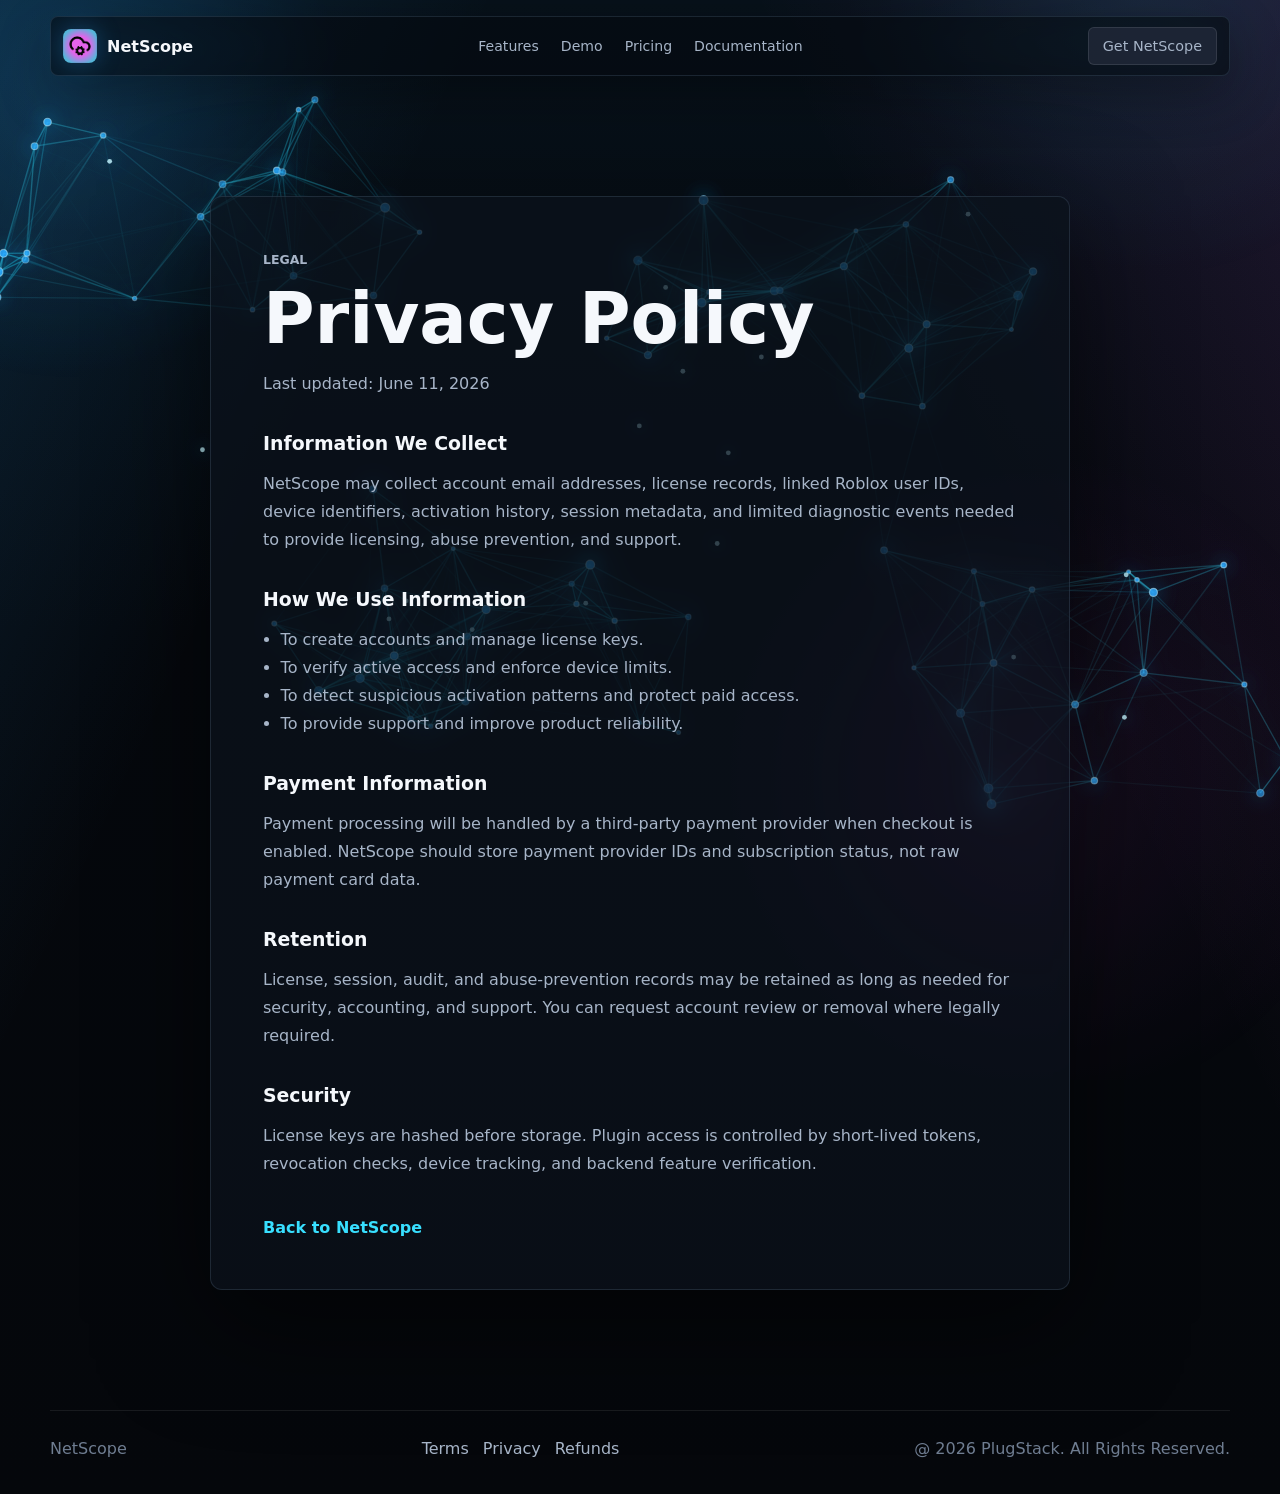
==== privacy.html @ 4ed4b450 "Publish NetScope showcase site" ====
<!doctype html>
<html lang="en">
  <head>
    <meta charset="utf-8" />
    <meta name="viewport" content="width=device-width, initial-scale=1" />
    <title>NetScope Privacy Policy</title>
    <meta name="description" content="Privacy policy for NetScope." />
    <link rel="icon" type="image/png" href="assets/netscope-logo.png" />
    <link rel="stylesheet" href="styles.css?v=1.3.1" />
  </head>
  <body class="policy-page">
    <canvas class="network-field" data-network-field aria-hidden="true"></canvas>
    <header class="site-header" id="top">
      <a class="brand" href="index.html" aria-label="NetScope home">
        <img class="brand-logo" src="assets/netscope-logo.png" alt="" />
        <span>NetScope</span>
      </a>
      <nav class="nav" aria-label="Primary navigation">
        <a href="index.html#features">Features</a>
        <a href="index.html#demo">Demo</a>
        <a href="index.html#pricing">Pricing</a>
        <a href="index.html#deploy">Documentation</a>
      </nav>
      <a class="nav-cta" href="index.html#pricing">Get NetScope</a>
    </header>

    <main class="policy-shell">
      <p class="eyebrow">Legal</p>
      <h1>Privacy Policy</h1>
      <p>Last updated: June 11, 2026</p>

      <h2>Information We Collect</h2>
      <p>
        NetScope may collect account email addresses, license records, linked Roblox user IDs, device identifiers,
        activation history, session metadata, and limited diagnostic events needed to provide licensing, abuse
        prevention, and support.
      </p>

      <h2>How We Use Information</h2>
      <ul>
        <li>To create accounts and manage license keys.</li>
        <li>To verify active access and enforce device limits.</li>
        <li>To detect suspicious activation patterns and protect paid access.</li>
        <li>To provide support and improve product reliability.</li>
      </ul>

      <h2>Payment Information</h2>
      <p>
        Payment processing will be handled by a third-party payment provider when checkout is enabled. NetScope should
        store payment provider IDs and subscription status, not raw payment card data.
      </p>

      <h2>Retention</h2>
      <p>
        License, session, audit, and abuse-prevention records may be retained as long as needed for security,
        accounting, and support. You can request account review or removal where legally required.
      </p>

      <h2>Security</h2>
      <p>
        License keys are hashed before storage. Plugin access is controlled by short-lived tokens, revocation checks,
        device tracking, and backend feature verification.
      </p>

      <a class="policy-back" href="index.html">Back to NetScope</a>
    </main>

    <footer class="footer">
      <span>NetScope</span>
      <nav class="footer-links" aria-label="Legal links">
        <a href="terms.html">Terms</a>
        <a href="privacy.html">Privacy</a>
        <a href="refund.html">Refunds</a>
      </nav>
      <span>@ 2026 PlugStack. All Rights Reserved.</span>
    </footer>

    <script src="script.js?v=1.3.0"></script>
  </body>
</html>
---- styles.css ----
:root {
  --bg: #05080d;
  --bg-2: #090e16;
  --panel: rgba(16, 23, 34, 0.72);
  --panel-strong: rgba(22, 31, 46, 0.92);
  --line: rgba(120, 153, 190, 0.18);
  --text: #f5f8fc;
  --muted: #a7b5c8;
  --faint: #6f7d91;
  --accent: #2ca9ff;
  --cyan: #38dfff;
  --blue: #236dff;
  --pink: #e45af2;
  --green: #66e07c;
  --warning: #ffbe4f;
  --danger: #ff4d4a;
  --shadow: 0 34px 110px rgba(0, 0, 0, 0.54);
}

* {
  box-sizing: border-box;
}

html {
  scroll-behavior: smooth;
}

body {
  position: relative;
  isolation: isolate;
  margin: 0;
  min-width: 320px;
  overflow-x: hidden;
  background:
    linear-gradient(115deg, rgba(44, 169, 255, 0.14), transparent 28rem),
    linear-gradient(245deg, rgba(228, 90, 242, 0.10), transparent 30rem),
    linear-gradient(180deg, #07111a 0%, var(--bg) 42%, #05070b 100%);
  color: var(--text);
  font-family: Inter, ui-sans-serif, system-ui, -apple-system, BlinkMacSystemFont, "Segoe UI", sans-serif;
}

body::before {
  position: fixed;
  inset: -20%;
  z-index: 0;
  pointer-events: none;
  content: "";
  background:
    radial-gradient(circle at 18% 22%, rgba(44, 169, 255, 0.20), transparent 18rem),
    radial-gradient(circle at 78% 12%, rgba(56, 223, 255, 0.12), transparent 20rem),
    radial-gradient(circle at 72% 76%, rgba(228, 90, 242, 0.10), transparent 22rem);
  opacity: 0.78;
  transform: translate3d(0, 0, 0);
  animation: ambientDrift 18s ease-in-out infinite alternate;
}

.network-field {
  position: fixed;
  inset: 0;
  z-index: 0;
  width: 100%;
  height: 100%;
  opacity: 1;
  mix-blend-mode: screen;
  pointer-events: none;
  filter: drop-shadow(0 0 10px rgba(56, 223, 255, 0.22));
}

img {
  display: block;
  max-width: 100%;
}

a {
  color: inherit;
  text-decoration: none;
}

button {
  font: inherit;
}

.site-header {
  position: sticky;
  top: 0;
  z-index: 20;
  display: flex;
  align-items: center;
  justify-content: space-between;
  gap: clamp(0.7rem, 1.8vw, 1.25rem);
  width: min(1180px, calc(100% - 32px));
  margin: 16px auto 0;
  padding: 10px 12px;
  border: 1px solid var(--line);
  border-radius: 8px;
  background: rgba(6, 10, 16, 0.64);
  box-shadow: 0 18px 52px rgba(0, 0, 0, 0.32);
  backdrop-filter: blur(20px);
}

.site-header,
main,
.footer {
  position: relative;
  z-index: 1;
}

.brand,
.nav {
  display: flex;
  align-items: center;
}

.brand {
  flex: 0 0 auto;
  gap: 10px;
  font-weight: 900;
  white-space: nowrap;
}

.brand-logo {
  width: 34px;
  height: 34px;
  border-radius: 8px;
  box-shadow: 0 0 24px rgba(44, 169, 255, 0.28);
}

.nav {
  flex: 0 1 auto;
  justify-content: center;
  min-width: 0;
  gap: clamp(12px, 2vw, 22px);
  color: var(--muted);
  font-size: 0.88rem;
}

.nav a,
.nav-cta {
  white-space: nowrap;
}

.nav a,
.nav-cta,
.button,
.billing-toggle button,
.mini-button {
  transition: border-color 180ms ease, color 180ms ease, background 180ms ease, transform 180ms ease, box-shadow 180ms ease;
}

.nav a:hover,
.nav-cta:hover {
  color: var(--text);
}

.nav-cta,
.button,
.billing-toggle button,
.mini-button {
  border: 1px solid rgba(255, 255, 255, 0.10);
  border-radius: 6px;
  background: rgba(32, 40, 56, 0.86);
  color: var(--text);
}

.nav-cta {
  flex: 0 0 auto;
  padding: 10px 14px;
  color: var(--muted);
  font-size: 0.9rem;
}

.section-shell {
  width: min(1180px, calc(100% - 32px));
  margin: 0 auto;
}

.hero.section-shell {
  width: min(1440px, calc(100% - 48px));
}

.hero {
  display: grid;
  grid-template-columns: minmax(520px, 0.9fr) minmax(640px, 1.1fr);
  gap: clamp(34px, 4vw, 72px);
  align-items: center;
  min-height: calc(100vh - 80px);
  padding: 62px 0 82px;
}

.hero-copy {
  min-width: 0;
  max-width: 620px;
}

.eyebrow {
  margin: 0 0 14px;
  color: var(--cyan);
  font-size: 0.78rem;
  font-weight: 900;
  letter-spacing: 0;
  text-transform: uppercase;
}

.hero-copy h1,
.section-heading h2,
.story-card h2,
.deploy h2 {
  margin: 0;
  font-size: clamp(2.4rem, 5vw, 5rem);
  line-height: 0.94;
  letter-spacing: 0;
  overflow-wrap: break-word;
}

.story-card h2,
.deploy h2,
.section-heading h2 {
  font-size: clamp(2rem, 4vw, 3.8rem);
}

.hero-text,
.story-copy p,
.price-top p,
.deploy-steps p {
  color: var(--muted);
  line-height: 1.7;
  overflow-wrap: break-word;
}

.hero-text {
  max-width: 620px;
  margin: 24px 0 0;
  font-size: clamp(1rem, 2vw, 1.18rem);
}

.hero-actions {
  display: flex;
  flex-wrap: wrap;
  gap: 12px;
  margin-top: 34px;
}

.button {
  display: inline-flex;
  align-items: center;
  justify-content: center;
  min-height: 48px;
  padding: 0 18px;
  font-weight: 900;
}

.button.primary {
  border-color: rgba(56, 223, 255, 0.48);
  background: linear-gradient(135deg, var(--accent), #1d7bc7);
  box-shadow: 0 20px 48px rgba(44, 169, 255, 0.24);
}

.button.secondary {
  color: var(--muted);
}

.button:hover,
.billing-toggle button:hover,
.mini-button:hover {
  transform: translateY(-1px);
  border-color: rgba(56, 223, 255, 0.36);
  box-shadow: 0 16px 34px rgba(44, 169, 255, 0.14);
}

.command-deck {
  position: relative;
  min-width: 0;
  overflow: hidden;
  border: 1px solid rgba(56, 223, 255, 0.18);
  border-radius: 8px;
  background:
    linear-gradient(135deg, rgba(44, 169, 255, 0.12), transparent 42%),
    linear-gradient(180deg, rgba(20, 29, 43, 0.92), rgba(9, 14, 22, 0.92));
  box-shadow: var(--shadow);
}

.command-deck::after {
  position: absolute;
  inset: 0;
  pointer-events: none;
  content: "";
  background: linear-gradient(115deg, transparent 0 38%, rgba(255, 255, 255, 0.06) 44%, transparent 52% 100%);
  transform: translateX(-70%);
  animation: glassSweep 8s ease-in-out infinite;
}

.deck-top {
  display: flex;
  align-items: center;
  gap: 8px;
  min-height: 38px;
  padding: 0 14px;
  border-bottom: 1px solid rgba(255, 255, 255, 0.08);
  color: var(--muted);
  font-size: 0.76rem;
}

.window-dots {
  display: flex;
  gap: 7px;
}

.window-dots span,
.window-dots span {
  width: 8px;
  height: 8px;
  border-radius: 50%;
  background: var(--danger);
}

.window-dots span:nth-child(2),
.window-dots span:nth-child(2) {
  background: var(--warning);
}

.window-dots span:nth-child(3),
.window-dots span:nth-child(3) {
  background: var(--green);
}

.deck-top strong {
  margin-left: auto;
  color: var(--text);
}

.rec-light {
  color: #ff6c6c;
  font-weight: 900;
}

.demo-layout {
  display: grid;
  grid-template-columns: minmax(220px, 0.34fr) minmax(318px, 1fr) minmax(270px, 0.42fr);
  min-height: 500px;
}

.activity-feed,
.inspect-panel {
  padding: 16px;
  background: rgba(7, 11, 18, 0.64);
}

.activity-feed {
  border-right: 1px solid rgba(255, 255, 255, 0.08);
}

.inspect-panel {
  min-width: 0;
  border-left: 1px solid rgba(255, 255, 255, 0.08);
}

.activity-feed span,
.inspect-panel span,
.replay-strip span {
  color: var(--cyan);
  font-size: 0.76rem;
  font-weight: 900;
  text-transform: uppercase;
}

.activity-feed p {
  margin: 16px 0 0;
  color: var(--muted);
  font-size: 0.80rem;
  line-height: 1.45;
  white-space: nowrap;
}

.activity-feed .warning-line {
  color: #ffd784;
}

.demo-graph {
  position: relative;
  min-height: 500px;
  overflow: hidden;
  background:
    linear-gradient(rgba(255, 255, 255, 0.025) 1px, transparent 1px),
    linear-gradient(90deg, rgba(255, 255, 255, 0.025) 1px, transparent 1px),
    radial-gradient(circle at 48% 45%, rgba(44, 169, 255, 0.18), transparent 20rem);
  background-size: 28px 28px, 28px 28px, auto;
}

.demo-lines {
  position: absolute;
  inset: 0;
  width: 100%;
  height: 100%;
}

.line {
  fill: none;
  stroke-width: 3;
  stroke-linecap: round;
  stroke-dasharray: 12 18;
  animation: pulseRoute 2.8s linear infinite;
  opacity: 0.88;
}

.line-blue {
  stroke: var(--accent);
}

.line-cyan {
  stroke: var(--cyan);
  animation-delay: -0.6s;
}

.line-red {
  stroke: #ff6a5f;
  animation-delay: -1s;
}

.line-green {
  stroke: var(--green);
  animation-delay: -1.4s;
}

.graph-node {
  position: absolute;
  display: grid;
  gap: 4px;
  width: max-content;
  min-width: 132px;
  max-width: min(210px, calc(100% - 24px));
  min-height: 58px;
  padding: 10px 12px;
  border: 1px solid rgba(255, 255, 255, 0.10);
  border-radius: 8px;
  background: rgba(21, 30, 45, 0.90);
  box-shadow: 0 16px 40px rgba(0, 0, 0, 0.30);
  color: var(--text);
  cursor: grab;
  font-weight: 900;
  text-align: left;
  white-space: nowrap;
}

.graph-node small {
  color: var(--muted);
  font-size: 0.72rem;
  font-weight: 800;
}

.graph-node.active,
.graph-node:hover {
  border-color: rgba(56, 223, 255, 0.52);
  box-shadow:
    0 0 28px rgba(44, 169, 255, 0.36),
    0 18px 48px rgba(0, 0, 0, 0.35);
}

.node-player {
  top: 42%;
  left: 8%;
  border-radius: 999px;
}

.node-remote {
  top: 22%;
  left: 42%;
}

.node-service {
  top: 45%;
  right: 7%;
}

.node-security {
  right: 6%;
  bottom: 22%;
  border-color: rgba(255, 106, 95, 0.42);
}

.node-data {
  left: 34%;
  bottom: 8%;
}

.node-tooltip {
  position: absolute;
  top: 22px;
  left: 22px;
  width: min(230px, calc(100% - 44px));
  padding: 14px;
  border: 1px solid rgba(56, 223, 255, 0.22);
  border-radius: 8px;
  background: rgba(8, 13, 20, 0.82);
  box-shadow: 0 18px 48px rgba(0, 0, 0, 0.38);
  backdrop-filter: blur(14px);
}

.node-tooltip span {
  color: var(--cyan);
  font-size: 0.72rem;
  font-weight: 900;
  text-transform: uppercase;
}

.node-tooltip strong,
.inspect-panel h2 {
  display: block;
  margin: 6px 0 10px;
}

.node-tooltip p,
.inspect-panel dd {
  margin: 0 0 6px;
  color: var(--muted);
  font-size: 0.82rem;
  overflow-wrap: normal;
  white-space: nowrap;
}

.inspect-panel h2 {
  font-size: 1.1rem;
}

.inspect-panel dl {
  display: grid;
  gap: 12px;
  margin: 18px 0;
}

.inspect-panel dt {
  color: var(--faint);
  font-size: 0.72rem;
  font-weight: 900;
  text-transform: uppercase;
}

.mini-button {
  width: 100%;
  min-height: 42px;
  margin-top: 10px;
  padding: 0 18px;
  cursor: pointer;
  font-size: 0.84rem;
  font-weight: 900;
  white-space: nowrap;
}

.mini-button.ghost {
  color: var(--muted);
}

.replay-strip {
  display: grid;
  grid-template-columns: 130px 1fr;
  gap: 12px;
  align-items: center;
  padding: 14px 18px 18px;
  border-top: 1px solid rgba(255, 255, 255, 0.08);
}

.timeline-track {
  position: relative;
  height: 9px;
  overflow: hidden;
  border-radius: 999px;
  background: rgba(255, 255, 255, 0.10);
}

.timeline-track i {
  position: absolute;
  top: 0;
  bottom: 0;
  left: 0;
  width: 34%;
  border-radius: inherit;
  background: linear-gradient(90deg, var(--cyan), var(--blue));
  box-shadow: 0 0 18px rgba(44, 169, 255, 0.40);
  animation: replaySweep 4s ease-in-out infinite;
}

.story {
  display: grid;
  gap: 18px;
  padding: 18px 0 118px;
}

.js-enabled .story-card,
.js-enabled .price-card,
.js-enabled .deploy-steps article {
  opacity: 0;
  transform: translateY(22px);
  transition: opacity 520ms ease, transform 520ms ease;
}

.js-enabled .story-card.revealed,
.js-enabled .price-card.revealed,
.js-enabled .deploy-steps article.revealed {
  opacity: 1;
  transform: translateY(0);
}

.story-card {
  position: relative;
  display: grid;
  grid-template-columns: minmax(0, 0.85fr) minmax(320px, 1.15fr);
  gap: 32px;
  align-items: center;
  min-height: 430px;
  overflow: hidden;
  padding: 34px;
  border: 1px solid var(--line);
  border-radius: 8px;
  background:
    linear-gradient(135deg, rgba(44, 169, 255, 0.10), transparent 44%),
    rgba(12, 18, 28, 0.78);
  box-shadow: 0 24px 70px rgba(0, 0, 0, 0.32);
  backdrop-filter: blur(12px);
}

.story-card::before {
  position: absolute;
  inset: 0;
  pointer-events: none;
  content: "";
  background: linear-gradient(90deg, transparent, rgba(56, 223, 255, 0.08), transparent);
  transform: translateX(-120%);
  animation: glassSweep 9s ease-in-out infinite;
}

.story-copy {
  position: relative;
  z-index: 2;
}

.story-copy p {
  max-width: 560px;
  margin: 18px 0 0;
}

.code-stack {
  position: relative;
  min-height: 280px;
}

.code-stack span {
  position: absolute;
  display: block;
  width: min(340px, 80%);
  padding: 18px;
  border: 1px solid rgba(255, 255, 255, 0.10);
  border-radius: 8px;
  background: rgba(18, 26, 38, 0.92);
  box-shadow: var(--shadow);
  color: var(--muted);
  font-family: "Cascadia Mono", Consolas, monospace;
}

.code-stack span:nth-child(1) {
  top: 12px;
  left: 4%;
}

.code-stack span:nth-child(2) {
  top: 78px;
  left: 18%;
}

.code-stack span:nth-child(3) {
  top: 146px;
  left: 8%;
}

.code-stack span:nth-child(4) {
  top: 212px;
  left: 24%;
  border-color: rgba(255, 106, 95, 0.38);
  color: #ffd4d1;
}

.mini-map,
.cursor-board {
  position: relative;
  min-height: 300px;
  border: 1px solid rgba(56, 223, 255, 0.15);
  border-radius: 8px;
  background:
    linear-gradient(rgba(255, 255, 255, 0.026) 1px, transparent 1px),
    linear-gradient(90deg, rgba(255, 255, 255, 0.026) 1px, transparent 1px),
    rgba(7, 12, 19, 0.76);
  background-size: 30px 30px;
}

.map-links,
.team-links {
  position: absolute;
  inset: 0;
  z-index: 0;
  width: 100%;
  height: 100%;
  overflow: visible;
  pointer-events: none;
}

.hero-copy h1 {
  padding-bottom: 0.08em;
  line-height: 1.08;
  overflow-wrap: normal;
  word-break: normal;
}

.map-links path,
.team-links path {
  fill: none;
  stroke-linecap: round;
  stroke-linejoin: round;
}

.map-links path {
  stroke: var(--cyan);
  stroke-width: 0.85;
  filter: drop-shadow(0 0 6px rgba(44, 169, 255, 0.72));
  opacity: 0.9;
}

.map-node {
  position: absolute;
  transform: translate(-50%, -50%);
  width: 54px;
  height: 54px;
  border-radius: 50%;
  background: rgba(44, 169, 255, 0.18);
  border: 1px solid rgba(56, 223, 255, 0.50);
  box-shadow: 0 0 28px rgba(44, 169, 255, 0.38);
}

.map-node.a { top: 28%; left: 20%; }
.map-node.b { top: 42%; left: 50%; }
.map-node.c { top: 70%; left: 32%; }
.map-node.d { top: 56%; left: 75%; }
.map-node.e { top: 22%; left: 76%; }

.packet-route {
  display: grid;
  gap: 12px;
  padding: 22px;
}

.packet-route span {
  position: relative;
  padding: 18px;
  border: 1px solid rgba(56, 223, 255, 0.18);
  border-radius: 8px;
  background: rgba(11, 18, 28, 0.78);
}

.packet-route span::after {
  position: absolute;
  right: 24px;
  bottom: -19px;
  width: 2px;
  height: 18px;
  content: "";
  background: var(--cyan);
  box-shadow: 0 0 14px rgba(56, 223, 255, 0.7);
}

.packet-route span:last-child::after {
  display: none;
}

.cinematic-timeline {
  display: grid;
  grid-template-columns: repeat(6, 1fr);
  gap: 10px;
  align-items: end;
  min-height: 260px;
  padding: 26px;
  border-bottom: 2px solid rgba(56, 223, 255, 0.40);
}

.cinematic-timeline i {
  display: block;
  height: 70px;
  border-radius: 8px 8px 0 0;
  background: linear-gradient(180deg, var(--cyan), rgba(44, 169, 255, 0.16));
  box-shadow: 0 0 20px rgba(44, 169, 255, 0.30);
}

.cinematic-timeline i:nth-child(2) { height: 130px; }
.cinematic-timeline i:nth-child(3) { height: 92px; }
.cinematic-timeline i:nth-child(4) { height: 190px; background: linear-gradient(180deg, #ff6a5f, rgba(255, 106, 95, 0.16)); }
.cinematic-timeline i:nth-child(5) { height: 118px; }
.cinematic-timeline i:nth-child(6) { height: 150px; }

.threat-list,
.assistant-panel {
  display: grid;
  gap: 12px;
  padding: 22px;
}

.threat-list span {
  padding: 18px;
  border: 1px solid rgba(255, 106, 95, 0.36);
  border-radius: 8px;
  background: rgba(255, 77, 74, 0.08);
  box-shadow: 0 0 24px rgba(255, 77, 74, 0.12);
  color: #ffd4d1;
  font-weight: 900;
}

.assistant-panel {
  border: 1px solid rgba(56, 223, 255, 0.20);
  border-radius: 8px;
  background: rgba(9, 15, 24, 0.74);
}

.assistant-panel span {
  padding: 16px;
  border-radius: 8px;
  background: rgba(255, 255, 255, 0.07);
  color: var(--text);
  font-weight: 900;
}

.assistant-panel p {
  margin: 0;
  padding: 16px;
  border-left: 2px solid var(--cyan);
  color: var(--muted);
  line-height: 1.6;
}

.cursor {
  position: absolute;
  z-index: 1;
  transform: translate(-50%, -50%);
  padding: 8px 10px;
  border-radius: 999px;
  background: rgba(19, 34, 50, 0.92);
  border: 1px solid rgba(56, 223, 255, 0.28);
  box-shadow: 0 0 22px rgba(44, 169, 255, 0.24);
  color: var(--text);
  font-size: 0.82rem;
  font-weight: 900;
}

.team-links path {
  stroke: rgba(56, 223, 255, 0.72);
  stroke-width: 0.65;
  marker-end: url("#team-arrow");
  filter: drop-shadow(0 0 5px rgba(44, 169, 255, 0.54));
}

.team-links marker path {
  fill: var(--cyan);
}

.cursor.one { top: 32%; left: 28%; }
.cursor.two { top: 54%; left: 66%; }
.cursor.three { top: 76%; left: 42%; }

.section-heading {
  display: flex;
  align-items: end;
  justify-content: space-between;
  gap: 28px;
  margin-bottom: 28px;
}

.pricing-section {
  padding: 18px 0 112px;
}

.pricing-heading {
  align-items: center;
}

.pricing-heading p {
  max-width: 720px;
  margin: 12px 0 0;
  color: var(--muted);
  line-height: 1.7;
}

.recommended-bundle {
  border: 1px solid rgba(44, 169, 255, 0.24);
  border-radius: 8px;
  background: linear-gradient(180deg, rgba(20, 31, 46, 0.86), rgba(13, 18, 27, 0.84));
}

.recommended-bundle span {
  display: inline-flex;
  align-items: center;
  min-height: 28px;
  padding: 0 10px;
  border-radius: 999px;
  background: rgba(95, 214, 106, 0.14);
  color: #d9ffd9;
  font-size: 0.78rem;
  font-weight: 900;
  text-transform: uppercase;
  letter-spacing: 0.08em;
}

.pricing-grid {
  display: grid;
  grid-template-columns: repeat(3, minmax(0, 1fr));
  gap: 18px;
}

.pricing-grid.phase-one-pricing {
  grid-template-columns: minmax(0, 560px);
  justify-content: center;
}

.price-card,
.deploy-steps article {
  position: relative;
  border: 1px solid rgba(255, 255, 255, 0.08);
  border-radius: 8px;
  background: linear-gradient(180deg, rgba(24, 32, 45, 0.88), rgba(17, 23, 34, 0.86));
}

.price-card {
  display: flex;
  flex-direction: column;
  padding: 28px;
}

.price-card.cloud-card {
  border-color: rgba(255, 193, 74, 0.38);
}

.price-card.highlighted {
  border-color: rgba(56, 223, 255, 0.46);
  box-shadow: 0 20px 70px rgba(44, 169, 255, 0.14);
}

.price-top {
  position: relative;
}

.plan-line {
  display: flex;
  align-items: center;
  justify-content: space-between;
  gap: 10px;
}

.billing-toggle {
  display: flex;
  gap: 6px;
  width: max-content;
  max-width: 100%;
  margin: 0;
  padding: 5px;
  border: 1px solid rgba(255, 255, 255, 0.08);
  border-radius: 8px;
  background: rgba(9, 13, 19, 0.88);
}

.billing-toggle button {
  min-width: 70px;
  min-height: 28px;
  padding: 0 8px;
  cursor: pointer;
  font-size: 0.72rem;
  color: var(--muted);
}

.billing-toggle button.active {
  border-color: rgba(44, 169, 255, 0.55);
  background: linear-gradient(135deg, var(--accent), #1e78c2);
  color: var(--text);
}

.popular-badge {
  position: absolute;
  top: 18px;
  right: 18px;
  min-height: 28px;
  padding: 6px 10px;
  border: 1px solid rgba(56, 223, 255, 0.38);
  border-radius: 999px;
  background: rgba(44, 169, 255, 0.14);
  color: #d9f7ff;
  font-size: 0.74rem;
  font-weight: 900;
}

.plan-label {
  display: inline-flex;
  align-items: center;
  min-height: 28px;
  padding: 0 10px;
  border-radius: 999px;
  background: rgba(44, 169, 255, 0.14);
  color: var(--cyan);
  font-size: 0.8rem;
  font-weight: 900;
}

.price {
  display: flex;
  align-items: end;
  gap: 8px;
  margin: 28px 0 4px;
}

.price strong {
  font-size: clamp(2.05rem, 4.6vw, 3.6rem);
  line-height: 0.95;
}

.price-plus {
  display: inline-block;
  margin-right: 2px;
  font-size: 0.54em;
  line-height: 1;
  color: inherit;
  padding-bottom: 0;
  transform: translateY(-0.42em);
}

.price span,
.savings {
  color: var(--muted);
}

.price span {
  padding-bottom: 8px;
}

.price .price-plus {
  color: inherit;
  padding-bottom: 0;
}

.savings-badge {
  display: inline-flex;
  align-items: center;
  min-height: 26px;
  padding: 4px 9px;
  border: 1px solid rgba(56, 223, 255, 0.42);
  border-radius: 999px;
  background: rgba(44, 169, 255, 0.16);
  box-shadow:
    0 0 18px rgba(44, 169, 255, 0.38),
    inset 0 0 14px rgba(56, 223, 255, 0.10);
  color: #d9f7ff;
  font-size: 0.82rem;
  font-weight: 900;
}

.price-cta {
  width: 100%;
  margin-top: auto;
}

.price-card ul {
  display: grid;
  gap: 12px;
  margin: 28px 0 24px;
  padding: 0;
  list-style: none;
}

.price-card li {
  display: grid;
  grid-template-columns: 20px 1fr;
  gap: 10px;
  color: var(--muted);
}

.price-card li::before {
  width: 18px;
  height: 18px;
  border-radius: 50%;
  content: "";
  background:
    radial-gradient(circle at center, var(--green) 0 40%, transparent 41%),
    rgba(95, 214, 106, 0.16);
}

.recommended-bundle {
  display: grid;
  gap: 10px;
  margin-top: 18px;
  padding: 24px;
}

.recommended-bundle h3 {
  margin: 0;
  font-size: 1.5rem;
}

.recommended-bundle p {
  max-width: 780px;
  margin: 0;
  color: var(--muted);
  line-height: 1.7;
}

.deploy {
  display: grid;
  grid-template-columns: 0.85fr 1.15fr;
  gap: 28px;
  padding-bottom: 112px;
}

.deploy-steps {
  display: grid;
  grid-template-columns: repeat(3, 1fr);
  gap: 14px;
}

.deploy-cta {
  width: max-content;
  max-width: 100%;
  margin-top: 24px;
}

.deploy-steps article {
  padding: 22px;
}

.deploy-steps span {
  display: inline-flex;
  align-items: center;
  justify-content: center;
  width: 32px;
  height: 32px;
  border-radius: 50%;
  background: linear-gradient(135deg, var(--accent), var(--pink));
  font-weight: 900;
}

.footer {
  display: flex;
  align-items: center;
  justify-content: space-between;
  gap: 18px;
  width: min(1180px, calc(100% - 32px));
  margin: 0 auto;
  padding: 28px 0 36px;
  border-top: 1px solid rgba(255, 255, 255, 0.08);
  color: var(--faint);
}

.footer-links {
  display: flex;
  flex-wrap: wrap;
  justify-content: center;
  gap: 14px;
}

.footer-links a {
  color: var(--muted);
}

.footer-links a:hover {
  color: var(--text);
}

.policy-page .site-header {
  position: relative;
}

.policy-shell {
  width: min(860px, calc(100% - 32px));
  margin: clamp(64px, 10vw, 120px) auto;
  padding: clamp(28px, 5vw, 52px);
  border: 1px solid var(--line);
  border-radius: 12px;
  background: rgba(12, 18, 28, 0.74);
  box-shadow: var(--shadow);
  backdrop-filter: blur(18px);
}

.policy-shell h1 {
  margin: 0 0 14px;
  font-size: clamp(2.3rem, 6vw, 4.4rem);
  line-height: 0.98;
}

.policy-shell h2 {
  margin: 34px 0 10px;
  font-size: 1.18rem;
}

.policy-shell p,
.policy-shell li {
  color: var(--muted);
  line-height: 1.75;
}

.policy-shell ul {
  padding-left: 1.1rem;
}

.policy-back {
  display: inline-flex;
  margin-top: 24px;
  color: var(--cyan);
  font-weight: 800;
}

@keyframes pulseRoute {
  to {
    stroke-dashoffset: -60;
  }
}

@keyframes replaySweep {
  0%, 100% {
    transform: translateX(0);
  }
  50% {
    transform: translateX(190%);
  }
}

@keyframes glassSweep {
  0%, 42% {
    transform: translateX(-120%);
  }
  72%, 100% {
    transform: translateX(120%);
  }
}

@keyframes ambientDrift {
  0% {
    transform: translate3d(-1.5%, -1%, 0) scale(1);
  }
  50% {
    transform: translate3d(1.2%, 1.5%, 0) scale(1.04);
  }
  100% {
    transform: translate3d(2%, -1.2%, 0) scale(1.02);
  }
}

@media (max-width: 1040px) {
  .site-header {
    gap: 12px;
  }

  .nav {
    gap: 14px;
    font-size: 0.82rem;
  }

  .nav-cta {
    padding-inline: 12px;
    font-size: 0.82rem;
  }

  .hero,
  .story-card,
  .deploy {
    grid-template-columns: 1fr;
  }

  .hero.section-shell {
    width: min(1180px, calc(100% - 32px));
  }

  .pricing-grid {
    grid-template-columns: 1fr;
  }

  .demo-layout {
    grid-template-columns: 1fr;
  }

  .activity-feed,
  .inspect-panel {
    border: 0;
    border-top: 1px solid rgba(255, 255, 255, 0.08);
  }

  .inspect-panel {
    display: grid;
    grid-template-columns: 1fr 1fr;
    gap: 12px;
  }

  .inspect-panel dl {
    grid-column: 1 / -1;
  }
}

@media (max-width: 900px) {
  .nav {
    display: none;
  }
}

@media (max-width: 760px) {
  .nav,
  .nav-cta {
    display: none;
  }

  .hero {
    min-height: auto;
    padding: 54px 0 72px;
  }

  .pricing-grid,
  .deploy-steps {
    grid-template-columns: 1fr;
  }

  .section-heading {
    display: grid;
  }

  .story-card {
    min-height: auto;
    padding: 24px;
  }

  .demo-graph {
    min-height: 440px;
  }

  .graph-node {
    width: max-content;
    min-width: 112px;
    max-width: calc(100% - 18px);
    min-height: 52px;
    padding: 9px 10px;
    font-size: 0.76rem;
  }

  .node-player { left: 3%; }
  .node-remote { left: 34%; }
  .node-service {
    right: auto;
    left: 58%;
  }
  .node-security {
    right: auto;
    left: 60%;
    bottom: 18%;
  }
  .node-data { left: 28%; }
}

@media (max-width: 560px) {
  .site-header,
  .section-shell,
  .footer {
    width: min(100% - 20px, 1180px);
  }

  .hero-copy h1 {
    max-width: 350px;
    font-size: 2rem;
    line-height: 1.06;
  }

  .section-heading h2,
  .story-card h2,
  .deploy h2 {
    max-width: 350px;
    font-size: 1.85rem;
    line-height: 1.08;
    overflow-wrap: break-word;
  }

  .hero-text {
    max-width: 350px;
    font-size: 1rem;
    line-height: 1.65;
  }

  .command-deck {
    margin-right: -10px;
    margin-left: -10px;
  }

  .deck-top {
    font-size: 0.68rem;
  }

  .deck-top strong {
    display: none;
  }

  .demo-graph {
    min-height: 380px;
  }

  .node-tooltip {
    top: 22px;
    left: 22px;
    width: min(230px, calc(100% - 44px));
  }

  .activity-feed,
  .inspect-panel,
  .price-card {
    padding: 20px;
  }

  .inspect-panel {
    grid-template-columns: 1fr;
  }

  .footer {
    flex-direction: column;
  }
}

@media (prefers-reduced-motion: reduce) {
  *,
  *::before,
  *::after {
    animation-duration: 0.01ms !important;
    animation-iteration-count: 1 !important;
    scroll-behavior: auto !important;
    transition-duration: 0.01ms !important;
  }

  .network-field {
    display: none;
  }
}
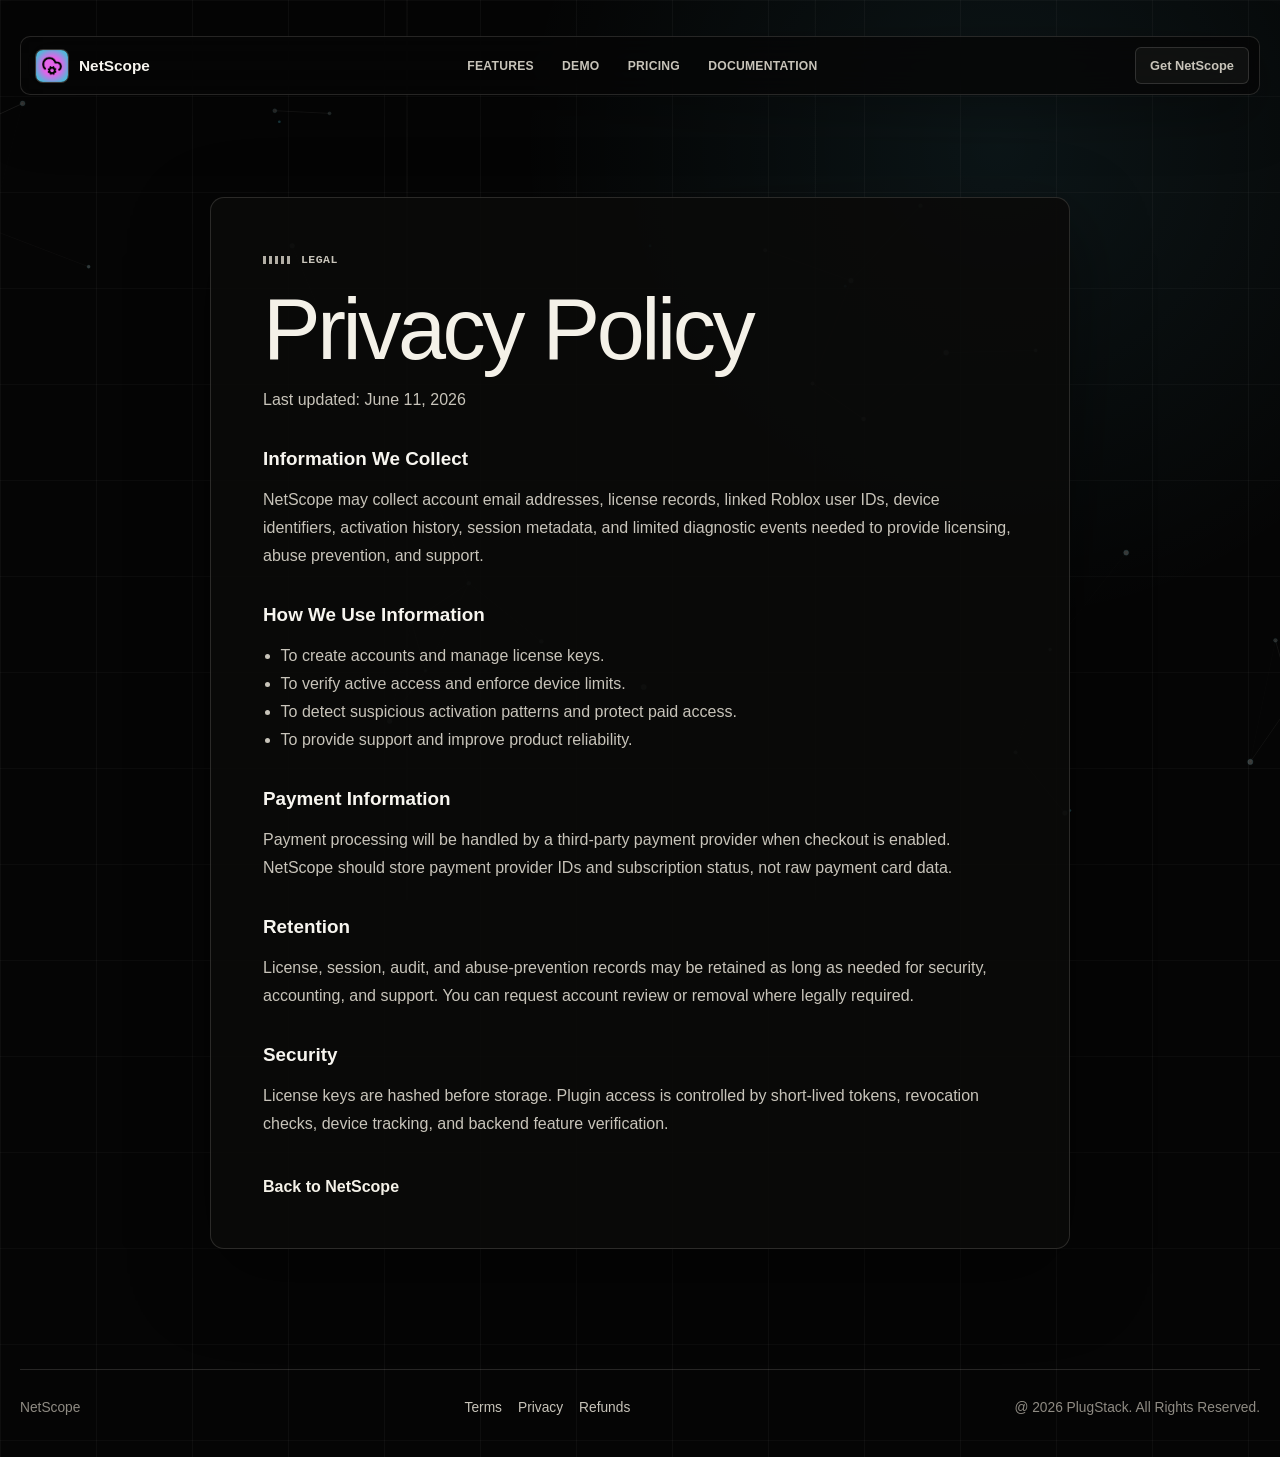
==== commit 0c905587: "Redesign showcase with minimal infrastructure style" ====
--- a/privacy.html
+++ b/privacy.html
@@ -75,6 +75,6 @@
       <span>@ 2026 PlugStack. All Rights Reserved.</span>
     </footer>
 
-    <script src="script.js?v=1.3.0"></script>
+    <script src="script.js?v=1.4.0"></script>
   </body>
 </html>
--- a/styles.css
+++ b/styles.css
@@ -1,20 +1,22 @@
 :root {
-  --bg: #05080d;
-  --bg-2: #090e16;
-  --panel: rgba(16, 23, 34, 0.72);
-  --panel-strong: rgba(22, 31, 46, 0.92);
-  --line: rgba(120, 153, 190, 0.18);
-  --text: #f5f8fc;
-  --muted: #a7b5c8;
-  --faint: #6f7d91;
-  --accent: #2ca9ff;
-  --cyan: #38dfff;
-  --blue: #236dff;
-  --pink: #e45af2;
-  --green: #66e07c;
-  --warning: #ffbe4f;
-  --danger: #ff4d4a;
-  --shadow: 0 34px 110px rgba(0, 0, 0, 0.54);
+  --bg: #050505;
+  --bg-soft: #0b0b0a;
+  --paper: #f4f1e8;
+  --paper-muted: #d7d2c7;
+  --ink: #f7f5ef;
+  --ink-soft: #c8c4ba;
+  --muted: #8f8b83;
+  --rule: rgba(244, 241, 232, 0.14);
+  --rule-strong: rgba(244, 241, 232, 0.28);
+  --panel: rgba(12, 12, 11, 0.86);
+  --panel-strong: rgba(18, 18, 16, 0.96);
+  --accent: #66e3ff;
+  --accent-quiet: rgba(102, 227, 255, 0.14);
+  --warning: #f1c75f;
+  --danger: #ff675f;
+  --ok: #86d27a;
+  --radius: 14px;
+  --shadow: 0 28px 80px rgba(0, 0, 0, 0.46);
 }
 
 * {
@@ -32,26 +34,26 @@
   min-width: 320px;
   overflow-x: hidden;
   background:
-    linear-gradient(115deg, rgba(44, 169, 255, 0.14), transparent 28rem),
-    linear-gradient(245deg, rgba(228, 90, 242, 0.10), transparent 30rem),
-    linear-gradient(180deg, #07111a 0%, var(--bg) 42%, #05070b 100%);
-  color: var(--text);
-  font-family: Inter, ui-sans-serif, system-ui, -apple-system, BlinkMacSystemFont, "Segoe UI", sans-serif;
+    linear-gradient(90deg, rgba(255, 255, 255, 0.035) 1px, transparent 1px),
+    linear-gradient(180deg, rgba(255, 255, 255, 0.026) 1px, transparent 1px),
+    radial-gradient(circle at 78% 10%, rgba(102, 227, 255, 0.08), transparent 30rem),
+    #050505;
+  background-size: 96px 96px, 96px 96px, auto, auto;
+  color: var(--ink);
+  font-family: "Inter", "Helvetica Neue", Arial, ui-sans-serif, system-ui, sans-serif;
+  font-size: 16px;
 }
 
 body::before {
   position: fixed;
-  inset: -20%;
+  inset: 0;
   z-index: 0;
   pointer-events: none;
   content: "";
   background:
-    radial-gradient(circle at 18% 22%, rgba(44, 169, 255, 0.20), transparent 18rem),
-    radial-gradient(circle at 78% 12%, rgba(56, 223, 255, 0.12), transparent 20rem),
-    radial-gradient(circle at 72% 76%, rgba(228, 90, 242, 0.10), transparent 22rem);
-  opacity: 0.78;
-  transform: translate3d(0, 0, 0);
-  animation: ambientDrift 18s ease-in-out infinite alternate;
+    linear-gradient(90deg, transparent 0 31.7%, rgba(244, 241, 232, 0.08) 31.8%, transparent 31.9%),
+    linear-gradient(90deg, transparent 0 63.6%, rgba(244, 241, 232, 0.06) 63.7%, transparent 63.8%);
+  opacity: 0.7;
 }
 
 .network-field {
@@ -60,10 +62,8 @@
   z-index: 0;
   width: 100%;
   height: 100%;
-  opacity: 1;
-  mix-blend-mode: screen;
+  opacity: 0.42;
   pointer-events: none;
-  filter: drop-shadow(0 0 10px rgba(56, 223, 255, 0.22));
 }
 
 img {
@@ -78,24 +78,6 @@
 
 button {
   font: inherit;
-}
-
-.site-header {
-  position: sticky;
-  top: 0;
-  z-index: 20;
-  display: flex;
-  align-items: center;
-  justify-content: space-between;
-  gap: clamp(0.7rem, 1.8vw, 1.25rem);
-  width: min(1180px, calc(100% - 32px));
-  margin: 16px auto 0;
-  padding: 10px 12px;
-  border: 1px solid var(--line);
-  border-radius: 8px;
-  background: rgba(6, 10, 16, 0.64);
-  box-shadow: 0 18px 52px rgba(0, 0, 0, 0.32);
-  backdrop-filter: blur(20px);
 }
 
 .site-header,
@@ -105,6 +87,24 @@
   z-index: 1;
 }
 
+.site-header {
+  position: sticky;
+  top: 18px;
+  z-index: 20;
+  display: grid;
+  grid-template-columns: auto 1fr auto;
+  align-items: center;
+  gap: 24px;
+  width: min(1320px, calc(100% - 40px));
+  margin: 18px auto 0;
+  padding: 10px 10px 10px 14px;
+  border: 1px solid var(--rule);
+  border-radius: 10px;
+  background: rgba(6, 6, 6, 0.78);
+  box-shadow: 0 18px 60px rgba(0, 0, 0, 0.32);
+  backdrop-filter: blur(18px);
+}
+
 .brand,
 .nav {
   display: flex;
@@ -112,26 +112,28 @@
 }
 
 .brand {
-  flex: 0 0 auto;
   gap: 10px;
-  font-weight: 900;
+  font-size: 0.96rem;
+  font-weight: 800;
   white-space: nowrap;
 }
 
 .brand-logo {
   width: 34px;
   height: 34px;
+  border: 1px solid rgba(244, 241, 232, 0.18);
   border-radius: 8px;
-  box-shadow: 0 0 24px rgba(44, 169, 255, 0.28);
+  background: #111;
 }
 
 .nav {
-  flex: 0 1 auto;
   justify-content: center;
-  min-width: 0;
-  gap: clamp(12px, 2vw, 22px);
-  color: var(--muted);
-  font-size: 0.88rem;
+  gap: clamp(16px, 2.2vw, 34px);
+  color: var(--ink-soft);
+  font-size: 0.76rem;
+  font-weight: 700;
+  letter-spacing: 0.02em;
+  text-transform: uppercase;
 }
 
 .nav a,
@@ -142,63 +144,70 @@
 .nav a,
 .nav-cta,
 .button,
-.billing-toggle button,
 .mini-button {
-  transition: border-color 180ms ease, color 180ms ease, background 180ms ease, transform 180ms ease, box-shadow 180ms ease;
+  transition: border-color 160ms ease, color 160ms ease, background 160ms ease, transform 160ms ease;
 }
 
 .nav a:hover,
 .nav-cta:hover {
-  color: var(--text);
+  color: var(--paper);
 }
 
 .nav-cta,
 .button,
-.billing-toggle button,
 .mini-button {
-  border: 1px solid rgba(255, 255, 255, 0.10);
+  border: 1px solid var(--rule);
   border-radius: 6px;
-  background: rgba(32, 40, 56, 0.86);
-  color: var(--text);
+  background: rgba(244, 241, 232, 0.045);
+  color: var(--ink);
 }
 
 .nav-cta {
-  flex: 0 0 auto;
   padding: 10px 14px;
-  color: var(--muted);
-  font-size: 0.9rem;
+  color: var(--ink-soft);
+  font-size: 0.8rem;
+  font-weight: 800;
 }
 
 .section-shell {
-  width: min(1180px, calc(100% - 32px));
+  width: min(1320px, calc(100% - 40px));
   margin: 0 auto;
 }
 
-.hero.section-shell {
-  width: min(1440px, calc(100% - 48px));
-}
-
 .hero {
   display: grid;
-  grid-template-columns: minmax(520px, 0.9fr) minmax(640px, 1.1fr);
-  gap: clamp(34px, 4vw, 72px);
+  grid-template-columns: minmax(360px, 0.78fr) minmax(600px, 1.22fr);
+  gap: clamp(36px, 5vw, 86px);
   align-items: center;
-  min-height: calc(100vh - 80px);
-  padding: 62px 0 82px;
+  min-height: calc(100vh - 90px);
+  padding: clamp(74px, 9vw, 130px) 0 clamp(80px, 8vw, 120px);
 }
 
 .hero-copy {
   min-width: 0;
-  max-width: 620px;
+  max-width: 610px;
 }
 
 .eyebrow {
-  margin: 0 0 14px;
-  color: var(--cyan);
-  font-size: 0.78rem;
-  font-weight: 900;
-  letter-spacing: 0;
+  display: flex;
+  align-items: center;
+  gap: 10px;
+  margin: 0 0 18px;
+  color: var(--paper-muted);
+  font-family: "Cascadia Mono", "SFMono-Regular", Consolas, monospace;
+  font-size: 0.72rem;
+  font-weight: 700;
+  letter-spacing: 0.04em;
   text-transform: uppercase;
+}
+
+.eyebrow::before {
+  display: inline-block;
+  width: 28px;
+  height: 8px;
+  content: "";
+  background: repeating-linear-gradient(90deg, var(--paper-muted) 0 3px, transparent 3px 6px);
+  opacity: 0.82;
 }
 
 .hero-copy h1,
@@ -206,98 +215,113 @@
 .story-card h2,
 .deploy h2 {
   margin: 0;
-  font-size: clamp(2.4rem, 5vw, 5rem);
-  line-height: 0.94;
-  letter-spacing: 0;
-  overflow-wrap: break-word;
+  color: var(--paper);
+  font-size: clamp(3.4rem, 7vw, 7.8rem);
+  font-weight: 520;
+  line-height: 0.92;
+  letter-spacing: -0.045em;
+}
+
+.hero-copy h1 {
+  max-width: 760px;
+  padding-bottom: 0.08em;
 }
 
 .story-card h2,
 .deploy h2,
 .section-heading h2 {
-  font-size: clamp(2rem, 4vw, 3.8rem);
+  font-size: clamp(2.35rem, 5vw, 5.6rem);
+  line-height: 0.95;
 }
 
 .hero-text,
 .story-copy p,
 .price-top p,
+.pricing-heading p,
 .deploy-steps p {
-  color: var(--muted);
-  line-height: 1.7;
-  overflow-wrap: break-word;
+  color: var(--ink-soft);
+  line-height: 1.65;
 }
 
 .hero-text {
-  max-width: 620px;
-  margin: 24px 0 0;
-  font-size: clamp(1rem, 2vw, 1.18rem);
+  max-width: 540px;
+  margin: 28px 0 0;
+  font-size: clamp(1.02rem, 1.35vw, 1.22rem);
 }
 
 .hero-actions {
   display: flex;
   flex-wrap: wrap;
-  gap: 12px;
-  margin-top: 34px;
+  gap: 10px;
+  margin-top: 36px;
 }
 
 .button {
   display: inline-flex;
   align-items: center;
   justify-content: center;
-  min-height: 48px;
+  min-height: 46px;
   padding: 0 18px;
-  font-weight: 900;
+  font-size: 0.86rem;
+  font-weight: 850;
 }
 
 .button.primary {
-  border-color: rgba(56, 223, 255, 0.48);
-  background: linear-gradient(135deg, var(--accent), #1d7bc7);
-  box-shadow: 0 20px 48px rgba(44, 169, 255, 0.24);
+  border-color: var(--paper);
+  background: var(--paper);
+  color: #070707;
 }
 
 .button.secondary {
-  color: var(--muted);
+  color: var(--paper-muted);
 }
 
 .button:hover,
-.billing-toggle button:hover,
 .mini-button:hover {
   transform: translateY(-1px);
-  border-color: rgba(56, 223, 255, 0.36);
-  box-shadow: 0 16px 34px rgba(44, 169, 255, 0.14);
+  border-color: var(--paper);
+  background: rgba(244, 241, 232, 0.09);
+  color: var(--paper);
+}
+
+.button.primary:hover {
+  background: #fffdf3;
+  color: #050505;
 }
 
 .command-deck {
   position: relative;
   min-width: 0;
   overflow: hidden;
-  border: 1px solid rgba(56, 223, 255, 0.18);
-  border-radius: 8px;
+  border: 1px solid var(--rule-strong);
+  border-radius: var(--radius);
   background:
-    linear-gradient(135deg, rgba(44, 169, 255, 0.12), transparent 42%),
-    linear-gradient(180deg, rgba(20, 29, 43, 0.92), rgba(9, 14, 22, 0.92));
+    linear-gradient(90deg, rgba(244, 241, 232, 0.04) 1px, transparent 1px),
+    linear-gradient(180deg, rgba(244, 241, 232, 0.04) 1px, transparent 1px),
+    #080908;
+  background-size: 132px 132px, 132px 132px, auto;
   box-shadow: var(--shadow);
 }
 
-.command-deck::after {
+.command-deck::before {
   position: absolute;
-  inset: 0;
-  pointer-events: none;
+  inset: 72px 0 auto;
+  height: 1px;
   content: "";
-  background: linear-gradient(115deg, transparent 0 38%, rgba(255, 255, 255, 0.06) 44%, transparent 52% 100%);
-  transform: translateX(-70%);
-  animation: glassSweep 8s ease-in-out infinite;
+  background: var(--rule);
 }
 
 .deck-top {
   display: flex;
   align-items: center;
-  gap: 8px;
-  min-height: 38px;
-  padding: 0 14px;
-  border-bottom: 1px solid rgba(255, 255, 255, 0.08);
-  color: var(--muted);
-  font-size: 0.76rem;
+  gap: 10px;
+  min-height: 52px;
+  padding: 0 18px;
+  border-bottom: 1px solid var(--rule);
+  color: var(--ink-soft);
+  font-family: "Cascadia Mono", "SFMono-Regular", Consolas, monospace;
+  font-size: 0.72rem;
+  text-transform: uppercase;
 }
 
 .window-dots {
@@ -305,7 +329,6 @@
   gap: 7px;
 }
 
-.window-dots span,
 .window-dots span {
   width: 8px;
   height: 8px;
@@ -313,77 +336,78 @@
   background: var(--danger);
 }
 
-.window-dots span:nth-child(2),
 .window-dots span:nth-child(2) {
   background: var(--warning);
 }
 
-.window-dots span:nth-child(3),
 .window-dots span:nth-child(3) {
-  background: var(--green);
+  background: var(--ok);
 }
 
 .deck-top strong {
   margin-left: auto;
-  color: var(--text);
+  color: var(--paper);
+  font-weight: 800;
 }
 
 .rec-light {
-  color: #ff6c6c;
-  font-weight: 900;
+  color: var(--danger);
+  font-weight: 800;
 }
 
 .demo-layout {
   display: grid;
-  grid-template-columns: minmax(220px, 0.34fr) minmax(318px, 1fr) minmax(270px, 0.42fr);
-  min-height: 500px;
+  grid-template-columns: minmax(188px, 0.3fr) minmax(360px, 1fr) minmax(230px, 0.36fr);
+  min-height: 520px;
 }
 
 .activity-feed,
 .inspect-panel {
-  padding: 16px;
-  background: rgba(7, 11, 18, 0.64);
+  padding: 22px 20px;
+  background: rgba(0, 0, 0, 0.34);
 }
 
 .activity-feed {
-  border-right: 1px solid rgba(255, 255, 255, 0.08);
+  border-right: 1px solid var(--rule);
 }
 
 .inspect-panel {
   min-width: 0;
-  border-left: 1px solid rgba(255, 255, 255, 0.08);
+  overflow: hidden;
+  border-left: 1px solid var(--rule);
 }
 
 .activity-feed span,
 .inspect-panel span,
 .replay-strip span {
-  color: var(--cyan);
-  font-size: 0.76rem;
-  font-weight: 900;
+  color: var(--accent);
+  font-family: "Cascadia Mono", "SFMono-Regular", Consolas, monospace;
+  font-size: 0.72rem;
+  font-weight: 800;
+  letter-spacing: 0.02em;
   text-transform: uppercase;
 }
 
 .activity-feed p {
-  margin: 16px 0 0;
-  color: var(--muted);
-  font-size: 0.80rem;
+  margin: 18px 0 0;
+  color: var(--ink-soft);
+  font-size: 0.82rem;
   line-height: 1.45;
-  white-space: nowrap;
 }
 
 .activity-feed .warning-line {
-  color: #ffd784;
+  color: var(--warning);
 }
 
 .demo-graph {
   position: relative;
-  min-height: 500px;
+  min-height: 520px;
   overflow: hidden;
   background:
-    linear-gradient(rgba(255, 255, 255, 0.025) 1px, transparent 1px),
-    linear-gradient(90deg, rgba(255, 255, 255, 0.025) 1px, transparent 1px),
-    radial-gradient(circle at 48% 45%, rgba(44, 169, 255, 0.18), transparent 20rem);
-  background-size: 28px 28px, 28px 28px, auto;
+    radial-gradient(circle at center, rgba(102, 227, 255, 0.06), transparent 20rem),
+    radial-gradient(rgba(244, 241, 232, 0.18) 1px, transparent 1px),
+    #090b0b;
+  background-size: auto, 18px 18px, auto;
 }
 
 .demo-lines {
@@ -395,90 +419,83 @@
 
 .line {
   fill: none;
-  stroke-width: 3;
+  stroke-width: 2;
   stroke-linecap: round;
-  stroke-dasharray: 12 18;
-  animation: pulseRoute 2.8s linear infinite;
-  opacity: 0.88;
-}
-
-.line-blue {
+  stroke-dasharray: 8 13;
+  opacity: 0.74;
+  animation: pulseRoute 7s linear infinite;
+}
+
+.line-blue,
+.line-cyan {
   stroke: var(--accent);
 }
 
-.line-cyan {
-  stroke: var(--cyan);
-  animation-delay: -0.6s;
-}
-
 .line-red {
-  stroke: #ff6a5f;
-  animation-delay: -1s;
+  stroke: var(--danger);
 }
 
 .line-green {
-  stroke: var(--green);
-  animation-delay: -1.4s;
+  stroke: var(--ok);
 }
 
 .graph-node {
   position: absolute;
   display: grid;
-  gap: 4px;
+  gap: 5px;
   width: max-content;
-  min-width: 132px;
-  max-width: min(210px, calc(100% - 24px));
-  min-height: 58px;
-  padding: 10px 12px;
-  border: 1px solid rgba(255, 255, 255, 0.10);
+  min-width: 144px;
+  max-width: min(230px, calc(100% - 24px));
+  min-height: 60px;
+  padding: 11px 13px;
+  border: 1px solid var(--rule-strong);
   border-radius: 8px;
-  background: rgba(21, 30, 45, 0.90);
-  box-shadow: 0 16px 40px rgba(0, 0, 0, 0.30);
-  color: var(--text);
+  background: rgba(14, 15, 14, 0.94);
+  box-shadow: 0 18px 46px rgba(0, 0, 0, 0.34);
+  color: var(--paper);
   cursor: grab;
-  font-weight: 900;
+  font-size: 0.88rem;
+  font-weight: 850;
   text-align: left;
   white-space: nowrap;
 }
 
 .graph-node small {
   color: var(--muted);
-  font-size: 0.72rem;
-  font-weight: 800;
+  font-family: "Cascadia Mono", "SFMono-Regular", Consolas, monospace;
+  font-size: 0.68rem;
+  font-weight: 700;
 }
 
 .graph-node.active,
 .graph-node:hover {
-  border-color: rgba(56, 223, 255, 0.52);
-  box-shadow:
-    0 0 28px rgba(44, 169, 255, 0.36),
-    0 18px 48px rgba(0, 0, 0, 0.35);
+  border-color: var(--accent);
+  background: #0b1112;
 }
 
 .node-player {
   top: 42%;
   left: 8%;
-  border-radius: 999px;
 }
 
 .node-remote {
-  top: 22%;
-  left: 42%;
+  top: 18%;
+  left: 44%;
 }
 
 .node-service {
-  top: 45%;
-  right: 7%;
+  top: 44%;
+  right: 5%;
 }
 
 .node-security {
-  right: 6%;
-  bottom: 22%;
-  border-color: rgba(255, 106, 95, 0.42);
+  right: 4%;
+  bottom: 20%;
+  border-color: rgba(255, 103, 95, 0.58);
 }
 
 .node-data {
-  left: 34%;
+  left: 32%;
   bottom: 8%;
 }
 
@@ -486,84 +503,90 @@
   position: absolute;
   top: 22px;
   left: 22px;
-  width: min(230px, calc(100% - 44px));
-  padding: 14px;
-  border: 1px solid rgba(56, 223, 255, 0.22);
+  width: min(255px, calc(100% - 44px));
+  padding: 16px;
+  border: 1px solid var(--rule-strong);
   border-radius: 8px;
-  background: rgba(8, 13, 20, 0.82);
-  box-shadow: 0 18px 48px rgba(0, 0, 0, 0.38);
-  backdrop-filter: blur(14px);
+  background: rgba(5, 6, 6, 0.94);
+  box-shadow: 0 18px 54px rgba(0, 0, 0, 0.40);
 }
 
 .node-tooltip span {
-  color: var(--cyan);
-  font-size: 0.72rem;
-  font-weight: 900;
+  color: var(--accent);
+  font-family: "Cascadia Mono", "SFMono-Regular", Consolas, monospace;
+  font-size: 0.68rem;
+  font-weight: 800;
   text-transform: uppercase;
 }
 
 .node-tooltip strong,
 .inspect-panel h2 {
   display: block;
-  margin: 6px 0 10px;
+  margin: 8px 0 12px;
 }
 
 .node-tooltip p,
 .inspect-panel dd {
-  margin: 0 0 6px;
-  color: var(--muted);
+  margin: 0 0 7px;
+  color: var(--ink-soft);
   font-size: 0.82rem;
   overflow-wrap: normal;
   white-space: nowrap;
 }
 
 .inspect-panel h2 {
-  font-size: 1.1rem;
+  color: var(--paper);
+  font-size: 1.2rem;
+  font-weight: 800;
+  line-height: 1.1;
 }
 
 .inspect-panel dl {
   display: grid;
-  gap: 12px;
-  margin: 18px 0;
+  gap: 14px;
+  margin: 22px 0 28px;
 }
 
 .inspect-panel dt {
-  color: var(--faint);
-  font-size: 0.72rem;
-  font-weight: 900;
+  color: var(--muted);
+  font-family: "Cascadia Mono", "SFMono-Regular", Consolas, monospace;
+  font-size: 0.68rem;
+  font-weight: 800;
+  letter-spacing: 0.02em;
   text-transform: uppercase;
 }
 
 .mini-button {
   width: 100%;
-  min-height: 42px;
+  max-width: 100%;
+  min-height: 44px;
   margin-top: 10px;
-  padding: 0 18px;
+  padding: 0 12px;
   cursor: pointer;
   font-size: 0.84rem;
-  font-weight: 900;
+  font-weight: 850;
   white-space: nowrap;
 }
 
 .mini-button.ghost {
-  color: var(--muted);
+  color: var(--ink-soft);
 }
 
 .replay-strip {
   display: grid;
-  grid-template-columns: 130px 1fr;
-  gap: 12px;
+  grid-template-columns: 140px 1fr;
+  gap: 18px;
   align-items: center;
-  padding: 14px 18px 18px;
-  border-top: 1px solid rgba(255, 255, 255, 0.08);
+  padding: 18px 22px 22px;
+  border-top: 1px solid var(--rule);
 }
 
 .timeline-track {
   position: relative;
-  height: 9px;
+  height: 7px;
   overflow: hidden;
   border-radius: 999px;
-  background: rgba(255, 255, 255, 0.10);
+  background: rgba(244, 241, 232, 0.13);
 }
 
 .timeline-track i {
@@ -573,15 +596,14 @@
   left: 0;
   width: 34%;
   border-radius: inherit;
-  background: linear-gradient(90deg, var(--cyan), var(--blue));
-  box-shadow: 0 0 18px rgba(44, 169, 255, 0.40);
-  animation: replaySweep 4s ease-in-out infinite;
+  background: var(--accent);
+  animation: replaySweep 8s ease-in-out infinite;
 }
 
 .story {
   display: grid;
   gap: 18px;
-  padding: 18px 0 118px;
+  padding: 0 0 120px;
 }
 
 .js-enabled .story-card,
@@ -602,29 +624,25 @@
 .story-card {
   position: relative;
   display: grid;
-  grid-template-columns: minmax(0, 0.85fr) minmax(320px, 1.15fr);
-  gap: 32px;
+  grid-template-columns: minmax(0, 0.9fr) minmax(320px, 1.1fr);
+  gap: clamp(28px, 4vw, 64px);
   align-items: center;
-  min-height: 430px;
+  min-height: 420px;
   overflow: hidden;
-  padding: 34px;
-  border: 1px solid var(--line);
-  border-radius: 8px;
-  background:
-    linear-gradient(135deg, rgba(44, 169, 255, 0.10), transparent 44%),
-    rgba(12, 18, 28, 0.78);
-  box-shadow: 0 24px 70px rgba(0, 0, 0, 0.32);
-  backdrop-filter: blur(12px);
-}
-
-.story-card::before {
+  padding: clamp(28px, 4vw, 52px);
+  border: 1px solid var(--rule);
+  border-radius: var(--radius);
+  background: rgba(10, 10, 9, 0.82);
+}
+
+.story-card::after {
   position: absolute;
   inset: 0;
   pointer-events: none;
   content: "";
-  background: linear-gradient(90deg, transparent, rgba(56, 223, 255, 0.08), transparent);
-  transform: translateX(-120%);
-  animation: glassSweep 9s ease-in-out infinite;
+  background:
+    linear-gradient(90deg, transparent 0 49.9%, rgba(244, 241, 232, 0.07) 50%, transparent 50.1%),
+    linear-gradient(180deg, transparent 0 49.9%, rgba(244, 241, 232, 0.05) 50%, transparent 50.1%);
 }
 
 .story-copy {
@@ -634,60 +652,49 @@
 
 .story-copy p {
   max-width: 560px;
-  margin: 18px 0 0;
+  margin: 22px 0 0;
 }
 
 .code-stack {
   position: relative;
-  min-height: 280px;
+  z-index: 1;
+  min-height: 290px;
 }
 
 .code-stack span {
   position: absolute;
   display: block;
-  width: min(340px, 80%);
-  padding: 18px;
-  border: 1px solid rgba(255, 255, 255, 0.10);
+  width: min(370px, 82%);
+  padding: 18px 20px;
+  border: 1px solid var(--rule);
   border-radius: 8px;
-  background: rgba(18, 26, 38, 0.92);
-  box-shadow: var(--shadow);
-  color: var(--muted);
-  font-family: "Cascadia Mono", Consolas, monospace;
-}
-
-.code-stack span:nth-child(1) {
-  top: 12px;
-  left: 4%;
-}
-
-.code-stack span:nth-child(2) {
-  top: 78px;
-  left: 18%;
-}
-
-.code-stack span:nth-child(3) {
-  top: 146px;
-  left: 8%;
-}
-
+  background: var(--panel-strong);
+  color: var(--ink-soft);
+  font-family: "Cascadia Mono", "SFMono-Regular", Consolas, monospace;
+  font-size: 0.86rem;
+}
+
+.code-stack span:nth-child(1) { top: 12px; left: 4%; }
+.code-stack span:nth-child(2) { top: 82px; left: 18%; }
+.code-stack span:nth-child(3) { top: 152px; left: 8%; }
 .code-stack span:nth-child(4) {
-  top: 212px;
+  top: 222px;
   left: 24%;
-  border-color: rgba(255, 106, 95, 0.38);
-  color: #ffd4d1;
+  border-color: rgba(255, 103, 95, 0.46);
+  color: #ffd4cf;
 }
 
 .mini-map,
 .cursor-board {
   position: relative;
-  min-height: 300px;
-  border: 1px solid rgba(56, 223, 255, 0.15);
-  border-radius: 8px;
+  z-index: 1;
+  min-height: 310px;
+  border: 1px solid var(--rule);
+  border-radius: 10px;
   background:
-    linear-gradient(rgba(255, 255, 255, 0.026) 1px, transparent 1px),
-    linear-gradient(90deg, rgba(255, 255, 255, 0.026) 1px, transparent 1px),
-    rgba(7, 12, 19, 0.76);
-  background-size: 30px 30px;
+    radial-gradient(rgba(244, 241, 232, 0.20) 1px, transparent 1px),
+    #070807;
+  background-size: 18px 18px;
 }
 
 .map-links,
@@ -701,25 +708,17 @@
   pointer-events: none;
 }
 
-.hero-copy h1 {
-  padding-bottom: 0.08em;
-  line-height: 1.08;
-  overflow-wrap: normal;
-  word-break: normal;
-}
-
 .map-links path,
 .team-links path {
   fill: none;
-  stroke-linecap: round;
+  stroke-linecap: square;
   stroke-linejoin: round;
 }
 
 .map-links path {
-  stroke: var(--cyan);
-  stroke-width: 0.85;
-  filter: drop-shadow(0 0 6px rgba(44, 169, 255, 0.72));
-  opacity: 0.9;
+  stroke: var(--paper-muted);
+  stroke-width: 0.72;
+  opacity: 0.84;
 }
 
 .map-node {
@@ -727,10 +726,16 @@
   transform: translate(-50%, -50%);
   width: 54px;
   height: 54px;
-  border-radius: 50%;
-  background: rgba(44, 169, 255, 0.18);
-  border: 1px solid rgba(56, 223, 255, 0.50);
-  box-shadow: 0 0 28px rgba(44, 169, 255, 0.38);
+  border: 1px solid var(--rule-strong);
+  border-radius: 8px;
+  background: #101110;
+}
+
+.map-node::after {
+  position: absolute;
+  inset: 18px;
+  content: "";
+  background: var(--accent);
 }
 
 .map-node.a { top: 28%; left: 20%; }
@@ -747,21 +752,22 @@
 
 .packet-route span {
   position: relative;
-  padding: 18px;
-  border: 1px solid rgba(56, 223, 255, 0.18);
+  padding: 18px 20px;
+  border: 1px solid var(--rule);
   border-radius: 8px;
-  background: rgba(11, 18, 28, 0.78);
+  background: var(--panel-strong);
+  color: var(--paper-muted);
+  font-family: "Cascadia Mono", "SFMono-Regular", Consolas, monospace;
 }
 
 .packet-route span::after {
   position: absolute;
-  right: 24px;
-  bottom: -19px;
-  width: 2px;
-  height: 18px;
+  right: 26px;
+  bottom: -13px;
+  width: 1px;
+  height: 12px;
   content: "";
-  background: var(--cyan);
-  box-shadow: 0 0 14px rgba(56, 223, 255, 0.7);
+  background: var(--paper-muted);
 }
 
 .packet-route span:last-child::after {
@@ -775,20 +781,21 @@
   align-items: end;
   min-height: 260px;
   padding: 26px;
-  border-bottom: 2px solid rgba(56, 223, 255, 0.40);
+  border: 1px solid var(--rule);
+  border-radius: 10px;
+  background: #070807;
 }
 
 .cinematic-timeline i {
   display: block;
   height: 70px;
-  border-radius: 8px 8px 0 0;
-  background: linear-gradient(180deg, var(--cyan), rgba(44, 169, 255, 0.16));
-  box-shadow: 0 0 20px rgba(44, 169, 255, 0.30);
+  border-radius: 4px 4px 0 0;
+  background: var(--paper-muted);
 }
 
 .cinematic-timeline i:nth-child(2) { height: 130px; }
 .cinematic-timeline i:nth-child(3) { height: 92px; }
-.cinematic-timeline i:nth-child(4) { height: 190px; background: linear-gradient(180deg, #ff6a5f, rgba(255, 106, 95, 0.16)); }
+.cinematic-timeline i:nth-child(4) { height: 190px; background: var(--danger); }
 .cinematic-timeline i:nth-child(5) { height: 118px; }
 .cinematic-timeline i:nth-child(6) { height: 150px; }
 
@@ -800,34 +807,34 @@
 }
 
 .threat-list span {
-  padding: 18px;
-  border: 1px solid rgba(255, 106, 95, 0.36);
+  padding: 18px 20px;
+  border: 1px solid rgba(255, 103, 95, 0.42);
   border-radius: 8px;
-  background: rgba(255, 77, 74, 0.08);
-  box-shadow: 0 0 24px rgba(255, 77, 74, 0.12);
-  color: #ffd4d1;
-  font-weight: 900;
+  background: rgba(255, 103, 95, 0.08);
+  color: #ffd4cf;
+  font-weight: 800;
 }
 
 .assistant-panel {
-  border: 1px solid rgba(56, 223, 255, 0.20);
-  border-radius: 8px;
-  background: rgba(9, 15, 24, 0.74);
+  border: 1px solid var(--rule);
+  border-radius: 10px;
+  background: var(--panel);
 }
 
 .assistant-panel span {
   padding: 16px;
+  border: 1px solid var(--rule);
   border-radius: 8px;
-  background: rgba(255, 255, 255, 0.07);
-  color: var(--text);
-  font-weight: 900;
+  background: #080908;
+  color: var(--paper);
+  font-weight: 850;
 }
 
 .assistant-panel p {
   margin: 0;
   padding: 16px;
-  border-left: 2px solid var(--cyan);
-  color: var(--muted);
+  border-left: 2px solid var(--paper-muted);
+  color: var(--ink-soft);
   line-height: 1.6;
 }
 
@@ -835,41 +842,40 @@
   position: absolute;
   z-index: 1;
   transform: translate(-50%, -50%);
-  padding: 8px 10px;
+  padding: 8px 12px;
+  border: 1px solid var(--rule-strong);
   border-radius: 999px;
-  background: rgba(19, 34, 50, 0.92);
-  border: 1px solid rgba(56, 223, 255, 0.28);
-  box-shadow: 0 0 22px rgba(44, 169, 255, 0.24);
-  color: var(--text);
-  font-size: 0.82rem;
-  font-weight: 900;
+  background: #101110;
+  color: var(--paper);
+  font-family: "Cascadia Mono", "SFMono-Regular", Consolas, monospace;
+  font-size: 0.76rem;
+  font-weight: 800;
 }
 
 .team-links path {
-  stroke: rgba(56, 223, 255, 0.72);
-  stroke-width: 0.65;
+  stroke: var(--paper-muted);
+  stroke-width: 0.62;
   marker-end: url("#team-arrow");
-  filter: drop-shadow(0 0 5px rgba(44, 169, 255, 0.54));
 }
 
 .team-links marker path {
-  fill: var(--cyan);
+  fill: var(--paper-muted);
 }
 
 .cursor.one { top: 32%; left: 28%; }
 .cursor.two { top: 54%; left: 66%; }
 .cursor.three { top: 76%; left: 42%; }
+
+.pricing-section {
+  padding: 0 0 118px;
+}
 
 .section-heading {
   display: flex;
   align-items: end;
   justify-content: space-between;
   gap: 28px;
-  margin-bottom: 28px;
-}
-
-.pricing-section {
-  padding: 18px 0 112px;
+  margin-bottom: 30px;
 }
 
 .pricing-heading {
@@ -878,29 +884,7 @@
 
 .pricing-heading p {
   max-width: 720px;
-  margin: 12px 0 0;
-  color: var(--muted);
-  line-height: 1.7;
-}
-
-.recommended-bundle {
-  border: 1px solid rgba(44, 169, 255, 0.24);
-  border-radius: 8px;
-  background: linear-gradient(180deg, rgba(20, 31, 46, 0.86), rgba(13, 18, 27, 0.84));
-}
-
-.recommended-bundle span {
-  display: inline-flex;
-  align-items: center;
-  min-height: 28px;
-  padding: 0 10px;
-  border-radius: 999px;
-  background: rgba(95, 214, 106, 0.14);
-  color: #d9ffd9;
-  font-size: 0.78rem;
-  font-weight: 900;
-  text-transform: uppercase;
-  letter-spacing: 0.08em;
+  margin: 16px 0 0;
 }
 
 .pricing-grid {
@@ -910,16 +894,16 @@
 }
 
 .pricing-grid.phase-one-pricing {
-  grid-template-columns: minmax(0, 560px);
+  grid-template-columns: minmax(0, 540px);
   justify-content: center;
 }
 
 .price-card,
 .deploy-steps article {
   position: relative;
-  border: 1px solid rgba(255, 255, 255, 0.08);
-  border-radius: 8px;
-  background: linear-gradient(180deg, rgba(24, 32, 45, 0.88), rgba(17, 23, 34, 0.86));
+  border: 1px solid var(--rule);
+  border-radius: var(--radius);
+  background: rgba(10, 10, 9, 0.90);
 }
 
 .price-card {
@@ -928,65 +912,8 @@
   padding: 28px;
 }
 
-.price-card.cloud-card {
-  border-color: rgba(255, 193, 74, 0.38);
-}
-
 .price-card.highlighted {
-  border-color: rgba(56, 223, 255, 0.46);
-  box-shadow: 0 20px 70px rgba(44, 169, 255, 0.14);
-}
-
-.price-top {
-  position: relative;
-}
-
-.plan-line {
-  display: flex;
-  align-items: center;
-  justify-content: space-between;
-  gap: 10px;
-}
-
-.billing-toggle {
-  display: flex;
-  gap: 6px;
-  width: max-content;
-  max-width: 100%;
-  margin: 0;
-  padding: 5px;
-  border: 1px solid rgba(255, 255, 255, 0.08);
-  border-radius: 8px;
-  background: rgba(9, 13, 19, 0.88);
-}
-
-.billing-toggle button {
-  min-width: 70px;
-  min-height: 28px;
-  padding: 0 8px;
-  cursor: pointer;
-  font-size: 0.72rem;
-  color: var(--muted);
-}
-
-.billing-toggle button.active {
-  border-color: rgba(44, 169, 255, 0.55);
-  background: linear-gradient(135deg, var(--accent), #1e78c2);
-  color: var(--text);
-}
-
-.popular-badge {
-  position: absolute;
-  top: 18px;
-  right: 18px;
-  min-height: 28px;
-  padding: 6px 10px;
-  border: 1px solid rgba(56, 223, 255, 0.38);
-  border-radius: 999px;
-  background: rgba(44, 169, 255, 0.14);
-  color: #d9f7ff;
-  font-size: 0.74rem;
-  font-weight: 900;
+  border-color: var(--rule-strong);
 }
 
 .plan-label {
@@ -994,63 +921,33 @@
   align-items: center;
   min-height: 28px;
   padding: 0 10px;
+  border: 1px solid var(--rule);
   border-radius: 999px;
-  background: rgba(44, 169, 255, 0.14);
-  color: var(--cyan);
-  font-size: 0.8rem;
-  font-weight: 900;
+  color: var(--paper-muted);
+  font-family: "Cascadia Mono", "SFMono-Regular", Consolas, monospace;
+  font-size: 0.72rem;
+  font-weight: 800;
+  text-transform: uppercase;
 }
 
 .price {
   display: flex;
   align-items: end;
   gap: 8px;
-  margin: 28px 0 4px;
+  margin: 28px 0 0;
 }
 
 .price strong {
-  font-size: clamp(2.05rem, 4.6vw, 3.6rem);
+  color: var(--paper);
+  font-size: clamp(2.4rem, 5vw, 4.4rem);
+  font-weight: 520;
   line-height: 0.95;
-}
-
-.price-plus {
-  display: inline-block;
-  margin-right: 2px;
-  font-size: 0.54em;
-  line-height: 1;
-  color: inherit;
-  padding-bottom: 0;
-  transform: translateY(-0.42em);
-}
-
-.price span,
-.savings {
-  color: var(--muted);
+  letter-spacing: -0.045em;
 }
 
 .price span {
   padding-bottom: 8px;
-}
-
-.price .price-plus {
-  color: inherit;
-  padding-bottom: 0;
-}
-
-.savings-badge {
-  display: inline-flex;
-  align-items: center;
-  min-height: 26px;
-  padding: 4px 9px;
-  border: 1px solid rgba(56, 223, 255, 0.42);
-  border-radius: 999px;
-  background: rgba(44, 169, 255, 0.16);
-  box-shadow:
-    0 0 18px rgba(44, 169, 255, 0.38),
-    inset 0 0 14px rgba(56, 223, 255, 0.10);
-  color: #d9f7ff;
-  font-size: 0.82rem;
-  font-weight: 900;
+  color: var(--ink-soft);
 }
 
 .price-cta {
@@ -1060,51 +957,30 @@
 
 .price-card ul {
   display: grid;
-  gap: 12px;
-  margin: 28px 0 24px;
+  gap: 11px;
+  margin: 22px 0 28px;
   padding: 0;
   list-style: none;
 }
 
 .price-card li {
   display: grid;
-  grid-template-columns: 20px 1fr;
+  grid-template-columns: 18px 1fr;
   gap: 10px;
-  color: var(--muted);
+  color: var(--ink-soft);
 }
 
 .price-card li::before {
-  width: 18px;
-  height: 18px;
-  border-radius: 50%;
+  width: 12px;
+  height: 12px;
+  margin-top: 4px;
   content: "";
-  background:
-    radial-gradient(circle at center, var(--green) 0 40%, transparent 41%),
-    rgba(95, 214, 106, 0.16);
-}
-
-.recommended-bundle {
-  display: grid;
-  gap: 10px;
-  margin-top: 18px;
-  padding: 24px;
-}
-
-.recommended-bundle h3 {
-  margin: 0;
-  font-size: 1.5rem;
-}
-
-.recommended-bundle p {
-  max-width: 780px;
-  margin: 0;
-  color: var(--muted);
-  line-height: 1.7;
+  background: var(--paper-muted);
 }
 
 .deploy {
   display: grid;
-  grid-template-columns: 0.85fr 1.15fr;
+  grid-template-columns: 0.82fr 1.18fr;
   gap: 28px;
   padding-bottom: 112px;
 }
@@ -1118,22 +994,28 @@
 .deploy-cta {
   width: max-content;
   max-width: 100%;
-  margin-top: 24px;
+  margin-top: 28px;
 }
 
 .deploy-steps article {
-  padding: 22px;
+  padding: 24px;
 }
 
 .deploy-steps span {
   display: inline-flex;
   align-items: center;
   justify-content: center;
-  width: 32px;
-  height: 32px;
+  width: 34px;
+  height: 34px;
+  border: 1px solid var(--rule-strong);
   border-radius: 50%;
-  background: linear-gradient(135deg, var(--accent), var(--pink));
-  font-weight: 900;
+  color: var(--paper);
+  font-family: "Cascadia Mono", "SFMono-Regular", Consolas, monospace;
+  font-weight: 800;
+}
+
+.deploy-steps h3 {
+  margin: 20px 0 8px;
 }
 
 .footer {
@@ -1141,26 +1023,27 @@
   align-items: center;
   justify-content: space-between;
   gap: 18px;
-  width: min(1180px, calc(100% - 32px));
+  width: min(1320px, calc(100% - 40px));
   margin: 0 auto;
-  padding: 28px 0 36px;
-  border-top: 1px solid rgba(255, 255, 255, 0.08);
-  color: var(--faint);
+  padding: 30px 0 42px;
+  border-top: 1px solid var(--rule);
+  color: var(--muted);
+  font-size: 0.86rem;
 }
 
 .footer-links {
   display: flex;
   flex-wrap: wrap;
   justify-content: center;
-  gap: 14px;
+  gap: 16px;
 }
 
 .footer-links a {
-  color: var(--muted);
+  color: var(--ink-soft);
 }
 
 .footer-links a:hover {
-  color: var(--text);
+  color: var(--paper);
 }
 
 .policy-page .site-header {
@@ -1171,17 +1054,19 @@
   width: min(860px, calc(100% - 32px));
   margin: clamp(64px, 10vw, 120px) auto;
   padding: clamp(28px, 5vw, 52px);
-  border: 1px solid var(--line);
-  border-radius: 12px;
-  background: rgba(12, 18, 28, 0.74);
+  border: 1px solid var(--rule);
+  border-radius: var(--radius);
+  background: rgba(10, 10, 9, 0.90);
   box-shadow: var(--shadow);
-  backdrop-filter: blur(18px);
 }
 
 .policy-shell h1 {
   margin: 0 0 14px;
-  font-size: clamp(2.3rem, 6vw, 4.4rem);
-  line-height: 0.98;
+  color: var(--paper);
+  font-size: clamp(2.6rem, 7vw, 5.4rem);
+  font-weight: 520;
+  line-height: 0.95;
+  letter-spacing: -0.04em;
 }
 
 .policy-shell h2 {
@@ -1191,7 +1076,7 @@
 
 .policy-shell p,
 .policy-shell li {
-  color: var(--muted);
+  color: var(--ink-soft);
   line-height: 1.75;
 }
 
@@ -1202,59 +1087,26 @@
 .policy-back {
   display: inline-flex;
   margin-top: 24px;
-  color: var(--cyan);
+  color: var(--paper);
   font-weight: 800;
 }
 
 @keyframes pulseRoute {
-  to {
-    stroke-dashoffset: -60;
-  }
+  to { stroke-dashoffset: -48; }
 }
 
 @keyframes replaySweep {
-  0%, 100% {
-    transform: translateX(0);
-  }
-  50% {
-    transform: translateX(190%);
-  }
-}
-
-@keyframes glassSweep {
-  0%, 42% {
-    transform: translateX(-120%);
-  }
-  72%, 100% {
-    transform: translateX(120%);
-  }
-}
-
-@keyframes ambientDrift {
-  0% {
-    transform: translate3d(-1.5%, -1%, 0) scale(1);
-  }
-  50% {
-    transform: translate3d(1.2%, 1.5%, 0) scale(1.04);
-  }
-  100% {
-    transform: translate3d(2%, -1.2%, 0) scale(1.02);
-  }
-}
-
-@media (max-width: 1040px) {
+  0%, 100% { transform: translateX(0); }
+  50% { transform: translateX(190%); }
+}
+
+@media (max-width: 1120px) {
   .site-header {
-    gap: 12px;
+    grid-template-columns: auto auto;
   }
 
   .nav {
-    gap: 14px;
-    font-size: 0.82rem;
-  }
-
-  .nav-cta {
-    padding-inline: 12px;
-    font-size: 0.82rem;
+    display: none;
   }
 
   .hero,
@@ -1263,12 +1115,8 @@
     grid-template-columns: 1fr;
   }
 
-  .hero.section-shell {
-    width: min(1180px, calc(100% - 32px));
-  }
-
-  .pricing-grid {
-    grid-template-columns: 1fr;
+  .hero {
+    min-height: auto;
   }
 
   .demo-layout {
@@ -1278,7 +1126,7 @@
   .activity-feed,
   .inspect-panel {
     border: 0;
-    border-top: 1px solid rgba(255, 255, 255, 0.08);
+    border-top: 1px solid var(--rule);
   }
 
   .inspect-panel {
@@ -1290,53 +1138,56 @@
   .inspect-panel dl {
     grid-column: 1 / -1;
   }
-}
-
-@media (max-width: 900px) {
-  .nav {
-    display: none;
+
+  .pricing-grid {
+    grid-template-columns: 1fr;
   }
 }
 
 @media (max-width: 760px) {
-  .nav,
+  .site-header,
+  .section-shell,
+  .footer {
+    width: min(100% - 24px, 1320px);
+  }
+
   .nav-cta {
     display: none;
   }
 
   .hero {
-    min-height: auto;
     padding: 54px 0 72px;
   }
 
-  .pricing-grid,
+  .hero-copy h1 {
+    font-size: clamp(2.8rem, 16vw, 4.6rem);
+  }
+
+  .story-card h2,
+  .deploy h2,
+  .section-heading h2 {
+    font-size: clamp(2.25rem, 12vw, 3.5rem);
+  }
+
   .deploy-steps {
     grid-template-columns: 1fr;
   }
 
-  .section-heading {
-    display: grid;
-  }
-
   .story-card {
     min-height: auto;
-    padding: 24px;
   }
 
   .demo-graph {
-    min-height: 440px;
+    min-height: 420px;
   }
 
   .graph-node {
-    width: max-content;
-    min-width: 112px;
-    max-width: calc(100% - 18px);
-    min-height: 52px;
+    min-width: 122px;
     padding: 9px 10px;
-    font-size: 0.76rem;
-  }
-
-  .node-player { left: 3%; }
+    font-size: 0.74rem;
+  }
+
+  .node-player { left: 4%; }
   .node-remote { left: 34%; }
   .node-service {
     right: auto;
@@ -1344,75 +1195,37 @@
   }
   .node-security {
     right: auto;
-    left: 60%;
+    left: 56%;
     bottom: 18%;
   }
-  .node-data { left: 28%; }
-}
-
-@media (max-width: 560px) {
-  .site-header,
-  .section-shell,
+  .node-data { left: 26%; }
+
   .footer {
-    width: min(100% - 20px, 1180px);
-  }
-
-  .hero-copy h1 {
-    max-width: 350px;
-    font-size: 2rem;
-    line-height: 1.06;
-  }
-
-  .section-heading h2,
-  .story-card h2,
-  .deploy h2 {
-    max-width: 350px;
-    font-size: 1.85rem;
-    line-height: 1.08;
-    overflow-wrap: break-word;
-  }
-
-  .hero-text {
-    max-width: 350px;
-    font-size: 1rem;
-    line-height: 1.65;
-  }
-
-  .command-deck {
-    margin-right: -10px;
-    margin-left: -10px;
-  }
-
-  .deck-top {
-    font-size: 0.68rem;
-  }
-
+    flex-direction: column;
+    text-align: center;
+  }
+}
+
+@media (max-width: 520px) {
   .deck-top strong {
     display: none;
   }
 
+  .command-deck {
+    margin-right: -12px;
+    margin-left: -12px;
+  }
+
   .demo-graph {
-    min-height: 380px;
-  }
-
-  .node-tooltip {
-    top: 22px;
-    left: 22px;
-    width: min(230px, calc(100% - 44px));
-  }
-
-  .activity-feed,
-  .inspect-panel,
-  .price-card {
-    padding: 20px;
+    min-height: 370px;
   }
 
   .inspect-panel {
     grid-template-columns: 1fr;
   }
 
-  .footer {
-    flex-direction: column;
+  .replay-strip {
+    grid-template-columns: 1fr;
   }
 }
 
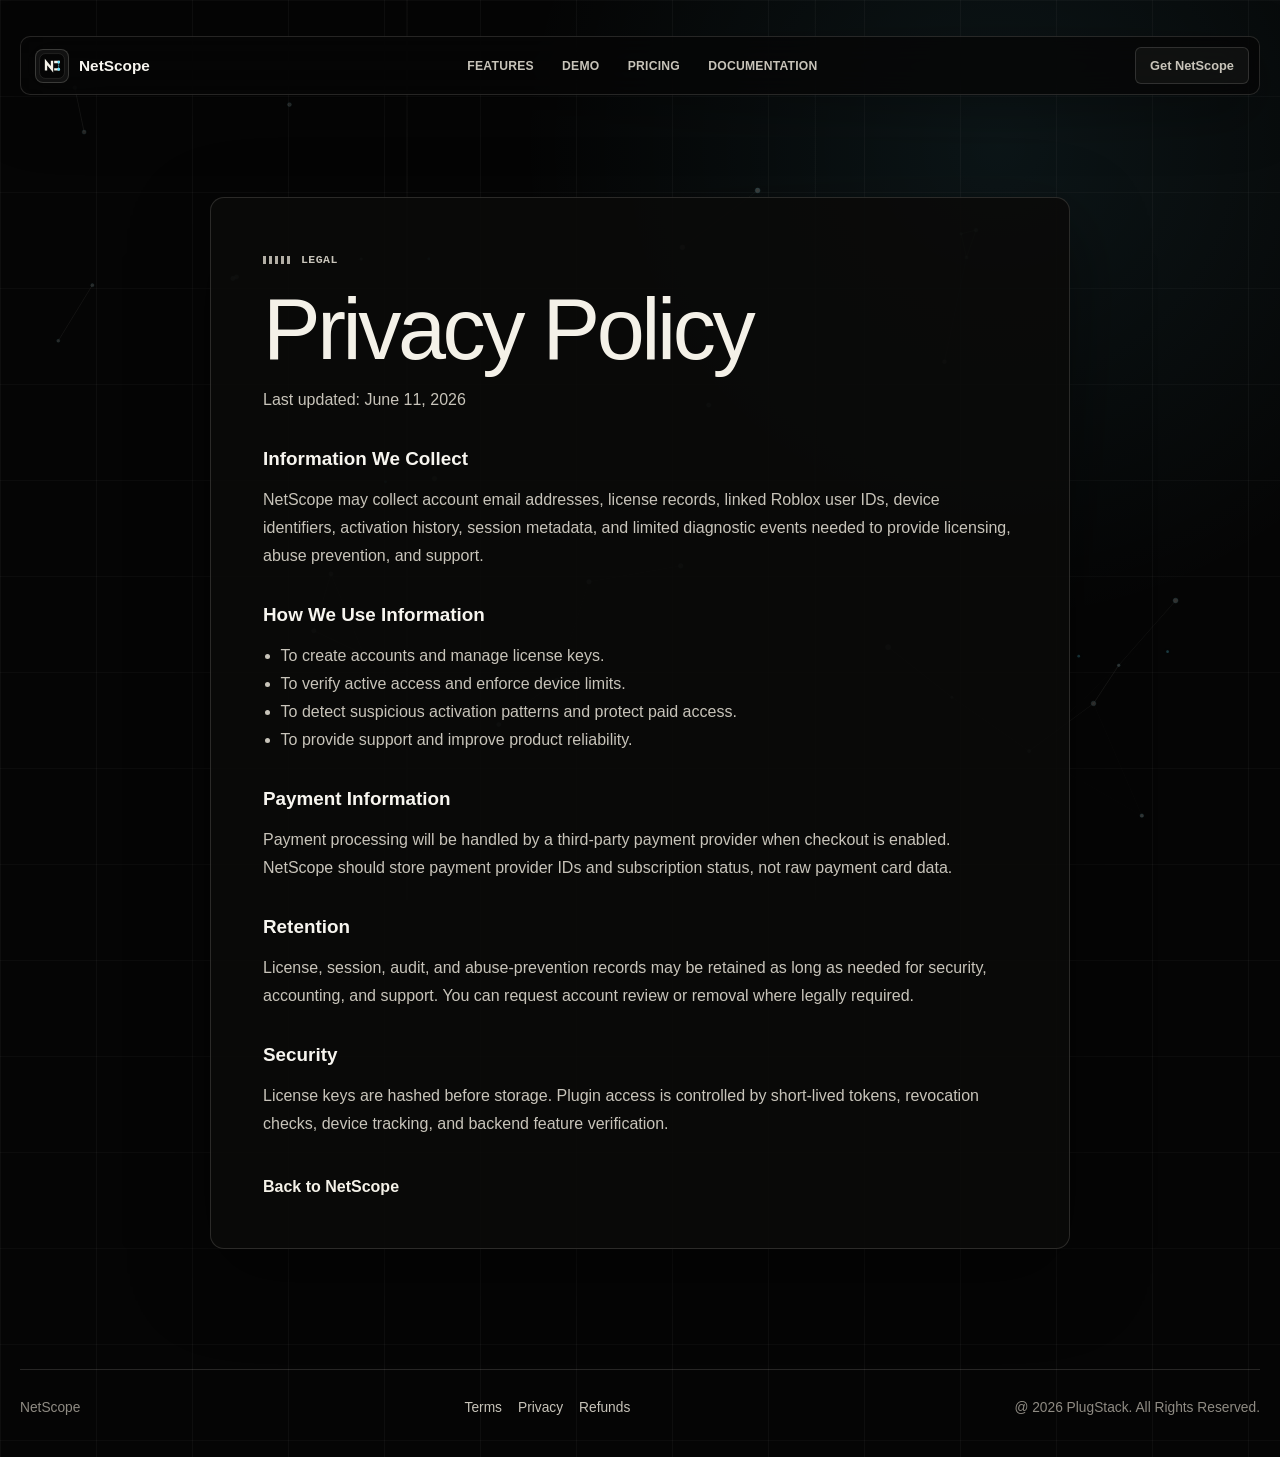
==== commit bd67e4fb: "Add minimal NetScope mark" ====
--- a/privacy.html
+++ b/privacy.html
@@ -5,14 +5,14 @@
     <meta name="viewport" content="width=device-width, initial-scale=1" />
     <title>NetScope Privacy Policy</title>
     <meta name="description" content="Privacy policy for NetScope." />
-    <link rel="icon" type="image/png" href="assets/netscope-logo.png" />
+    <link rel="icon" type="image/svg+xml" href="assets/netscope-mark.svg" />
     <link rel="stylesheet" href="styles.css?v=1.3.1" />
   </head>
   <body class="policy-page">
     <canvas class="network-field" data-network-field aria-hidden="true"></canvas>
     <header class="site-header" id="top">
       <a class="brand" href="index.html" aria-label="NetScope home">
-        <img class="brand-logo" src="assets/netscope-logo.png" alt="" />
+        <img class="brand-logo" src="assets/netscope-mark.svg" alt="" />
         <span>NetScope</span>
       </a>
       <nav class="nav" aria-label="Primary navigation">
--- a/styles.css
+++ b/styles.css
@@ -176,11 +176,11 @@
 
 .hero {
   display: grid;
-  grid-template-columns: minmax(360px, 0.78fr) minmax(600px, 1.22fr);
-  gap: clamp(36px, 5vw, 86px);
+  grid-template-columns: minmax(520px, 0.86fr) minmax(560px, 1fr);
+  gap: clamp(34px, 4vw, 56px);
   align-items: center;
   min-height: calc(100vh - 90px);
-  padding: clamp(74px, 9vw, 130px) 0 clamp(80px, 8vw, 120px);
+  padding: clamp(58px, 7vw, 104px) 0 clamp(68px, 7vw, 104px);
 }
 
 .hero-copy {
@@ -216,14 +216,14 @@
 .deploy h2 {
   margin: 0;
   color: var(--paper);
-  font-size: clamp(3.4rem, 7vw, 7.8rem);
+  font-size: clamp(3.15rem, 5.6vw, 6.4rem);
   font-weight: 520;
   line-height: 0.92;
   letter-spacing: -0.045em;
 }
 
 .hero-copy h1 {
-  max-width: 760px;
+  max-width: 100%;
   padding-bottom: 0.08em;
 }
 
@@ -244,8 +244,8 @@
 }
 
 .hero-text {
-  max-width: 540px;
-  margin: 28px 0 0;
+  max-width: 520px;
+  margin: 24px 0 0;
   font-size: clamp(1.02rem, 1.35vw, 1.22rem);
 }
 
@@ -253,7 +253,7 @@
   display: flex;
   flex-wrap: wrap;
   gap: 10px;
-  margin-top: 36px;
+  margin-top: 30px;
 }
 
 .button {
@@ -291,6 +291,9 @@
 
 .command-deck {
   position: relative;
+  justify-self: end;
+  width: 100%;
+  max-width: 760px;
   min-width: 0;
   overflow: hidden;
   border: 1px solid var(--rule-strong);
@@ -357,13 +360,13 @@
 
 .demo-layout {
   display: grid;
-  grid-template-columns: minmax(188px, 0.3fr) minmax(360px, 1fr) minmax(230px, 0.36fr);
+  grid-template-columns: minmax(156px, 0.26fr) minmax(350px, 1fr) minmax(218px, 0.36fr);
   min-height: 520px;
 }
 
 .activity-feed,
 .inspect-panel {
-  padding: 22px 20px;
+  padding: 22px 18px;
   background: rgba(0, 0, 0, 0.34);
 }
 
@@ -374,6 +377,8 @@
 .inspect-panel {
   min-width: 0;
   overflow: hidden;
+  padding-right: 22px;
+  padding-left: 22px;
   border-left: 1px solid var(--rule);
 }
 
@@ -444,17 +449,17 @@
   display: grid;
   gap: 5px;
   width: max-content;
-  min-width: 144px;
-  max-width: min(230px, calc(100% - 24px));
-  min-height: 60px;
-  padding: 11px 13px;
+  min-width: 124px;
+  max-width: min(180px, calc(100% - 24px));
+  min-height: 58px;
+  padding: 10px 12px;
   border: 1px solid var(--rule-strong);
   border-radius: 8px;
   background: rgba(14, 15, 14, 0.94);
   box-shadow: 0 18px 46px rgba(0, 0, 0, 0.34);
   color: var(--paper);
   cursor: grab;
-  font-size: 0.88rem;
+  font-size: 0.82rem;
   font-weight: 850;
   text-align: left;
   white-space: nowrap;
@@ -463,7 +468,7 @@
 .graph-node small {
   color: var(--muted);
   font-family: "Cascadia Mono", "SFMono-Regular", Consolas, monospace;
-  font-size: 0.68rem;
+  font-size: 0.66rem;
   font-weight: 700;
 }
 
@@ -475,27 +480,28 @@
 
 .node-player {
   top: 42%;
-  left: 8%;
+  left: 6%;
 }
 
 .node-remote {
   top: 18%;
-  left: 44%;
+  right: 6%;
 }
 
 .node-service {
   top: 44%;
-  right: 5%;
+  right: 6%;
+  min-width: 148px;
 }
 
 .node-security {
-  right: 4%;
+  right: 6%;
   bottom: 20%;
   border-color: rgba(255, 103, 95, 0.58);
 }
 
 .node-data {
-  left: 32%;
+  left: 30%;
   bottom: 8%;
 }
 
@@ -503,7 +509,7 @@
   position: absolute;
   top: 22px;
   left: 22px;
-  width: min(255px, calc(100% - 44px));
+  width: min(238px, calc(100% - 44px));
   padding: 16px;
   border: 1px solid var(--rule-strong);
   border-radius: 8px;
@@ -557,11 +563,13 @@
 }
 
 .mini-button {
-  width: 100%;
+  width: calc(100% - 2px);
   max-width: 100%;
   min-height: 44px;
   margin-top: 10px;
-  padding: 0 12px;
+  margin-right: 1px;
+  margin-left: 1px;
+  padding: 0 10px;
   cursor: pointer;
   font-size: 0.84rem;
   font-weight: 850;
@@ -1119,6 +1127,11 @@
     min-height: auto;
   }
 
+  .command-deck {
+    justify-self: stretch;
+    max-width: none;
+  }
+
   .demo-layout {
     grid-template-columns: 1fr;
   }
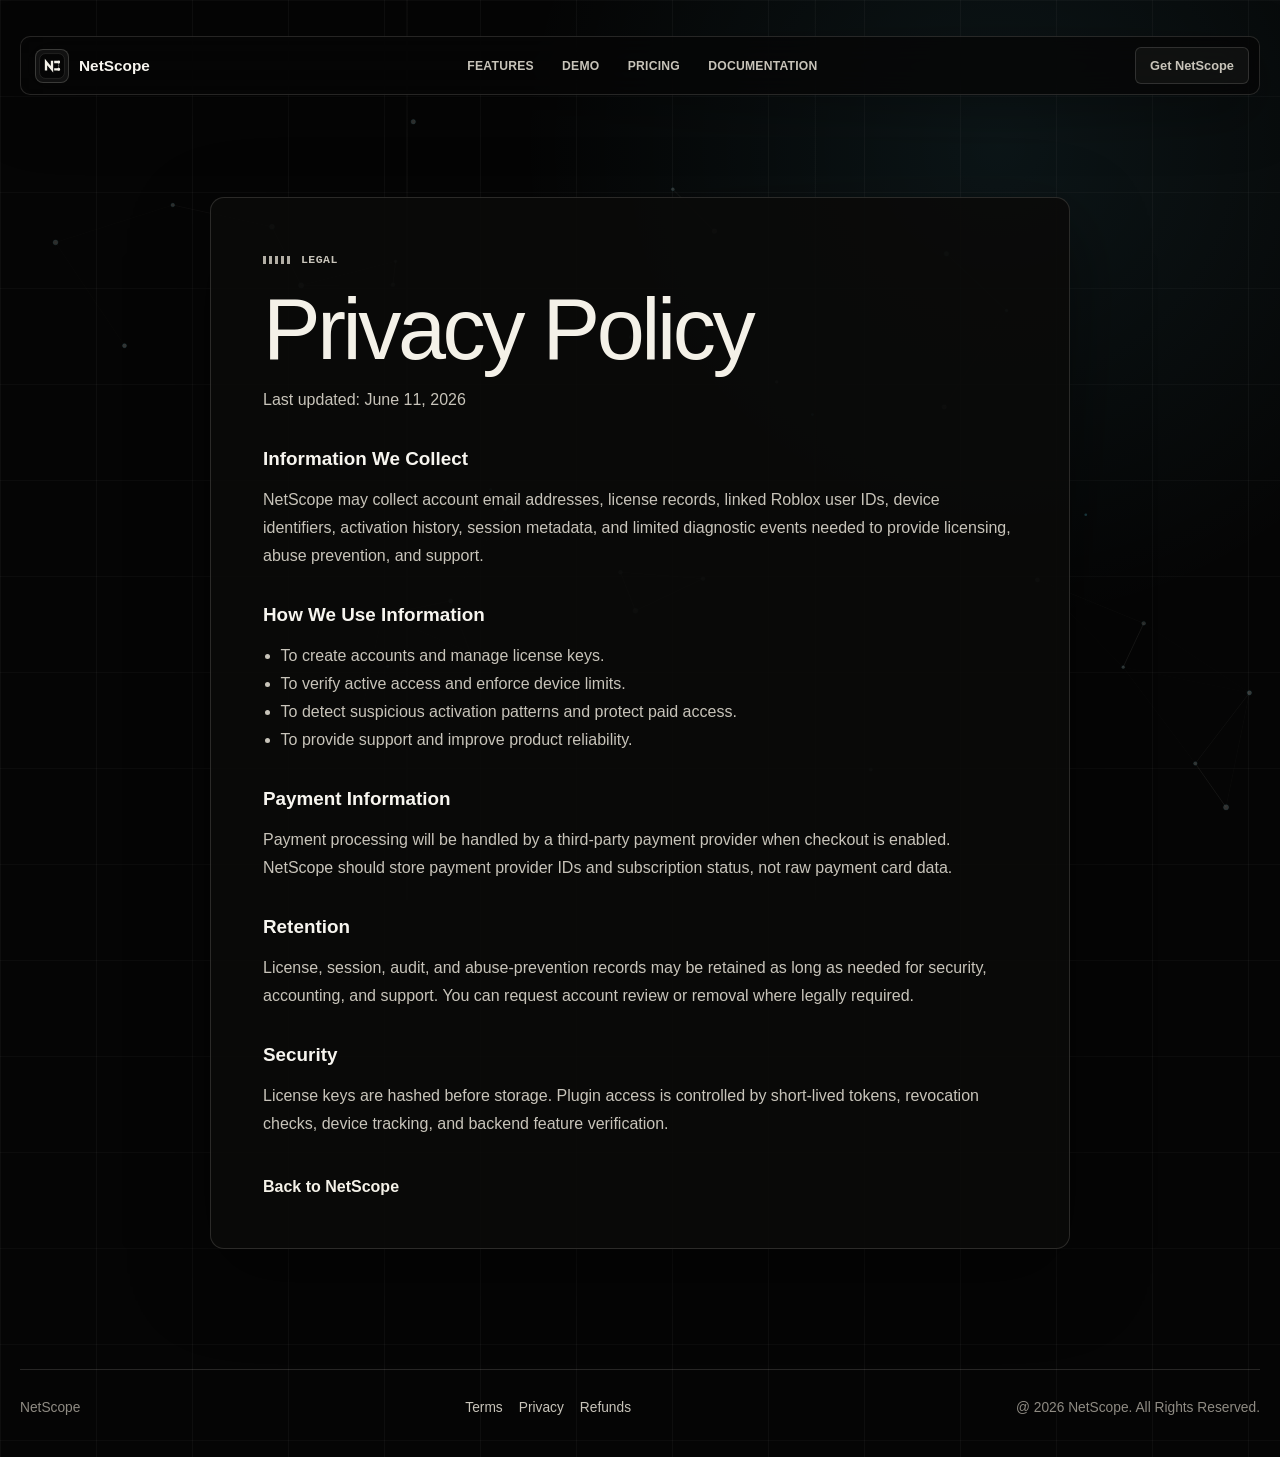
==== commit 24812f1c: "Update NetScope copyright branding" ====
--- a/privacy.html
+++ b/privacy.html
@@ -72,7 +72,7 @@
         <a href="privacy.html">Privacy</a>
         <a href="refund.html">Refunds</a>
       </nav>
-      <span>@ 2026 PlugStack. All Rights Reserved.</span>
+      <span>@ 2026 NetScope. All Rights Reserved.</span>
     </footer>
 
     <script src="script.js?v=1.4.0"></script>
--- a/styles.css
+++ b/styles.css
@@ -174,6 +174,10 @@
   margin: 0 auto;
 }
 
+.hero.section-shell {
+  width: min(1480px, calc(100% - 40px));
+}
+
 .hero {
   display: grid;
   grid-template-columns: minmax(520px, 0.86fr) minmax(560px, 1fr);
@@ -291,6 +295,7 @@
 
 .command-deck {
   position: relative;
+  container-type: inline-size;
   justify-self: end;
   width: 100%;
   max-width: 760px;
@@ -545,6 +550,7 @@
   font-size: 1.2rem;
   font-weight: 800;
   line-height: 1.1;
+  overflow-wrap: anywhere;
 }
 
 .inspect-panel dl {
@@ -580,6 +586,30 @@
   color: var(--ink-soft);
 }
 
+@container (max-width: 820px) {
+  .demo-layout {
+    grid-template-columns: minmax(150px, 0.34fr) minmax(330px, 1fr);
+  }
+
+  .inspect-panel {
+    display: grid;
+    grid-template-columns: 1fr 1fr;
+    grid-column: 1 / -1;
+    gap: 12px 18px;
+    border-top: 1px solid var(--rule);
+    border-left: 0;
+  }
+
+  .inspect-panel dl {
+    grid-column: 1 / -1;
+    grid-template-columns: repeat(3, minmax(0, 1fr));
+  }
+
+  .mini-button {
+    margin-top: 0;
+  }
+}
+
 .replay-strip {
   display: grid;
   grid-template-columns: 140px 1fr;
@@ -1108,6 +1138,18 @@
   50% { transform: translateX(190%); }
 }
 
+@media (max-width: 1380px) {
+  .hero {
+    grid-template-columns: 1fr;
+    min-height: auto;
+  }
+
+  .command-deck {
+    justify-self: stretch;
+    max-width: none;
+  }
+}
+
 @media (max-width: 1120px) {
   .site-header {
     grid-template-columns: auto auto;
@@ -1117,19 +1159,9 @@
     display: none;
   }
 
-  .hero,
   .story-card,
   .deploy {
     grid-template-columns: 1fr;
-  }
-
-  .hero {
-    min-height: auto;
-  }
-
-  .command-deck {
-    justify-self: stretch;
-    max-width: none;
   }
 
   .demo-layout {
